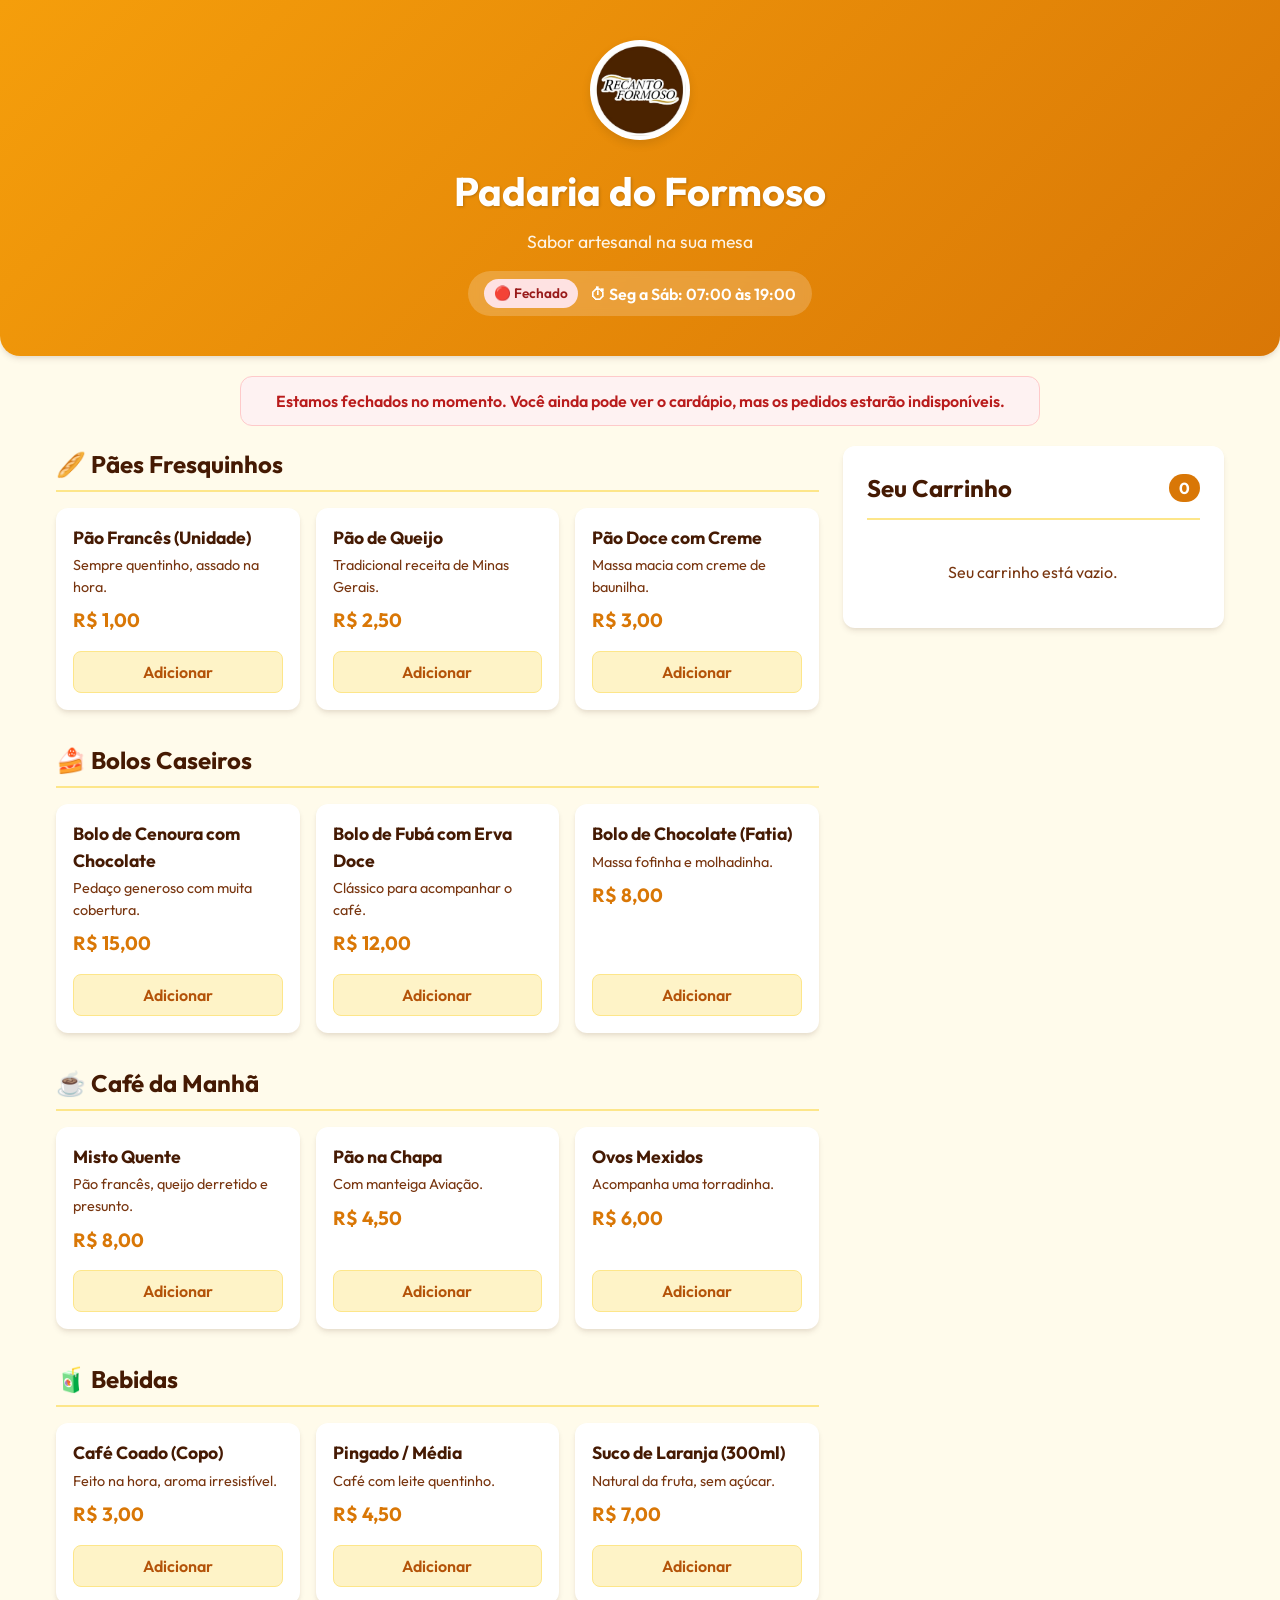
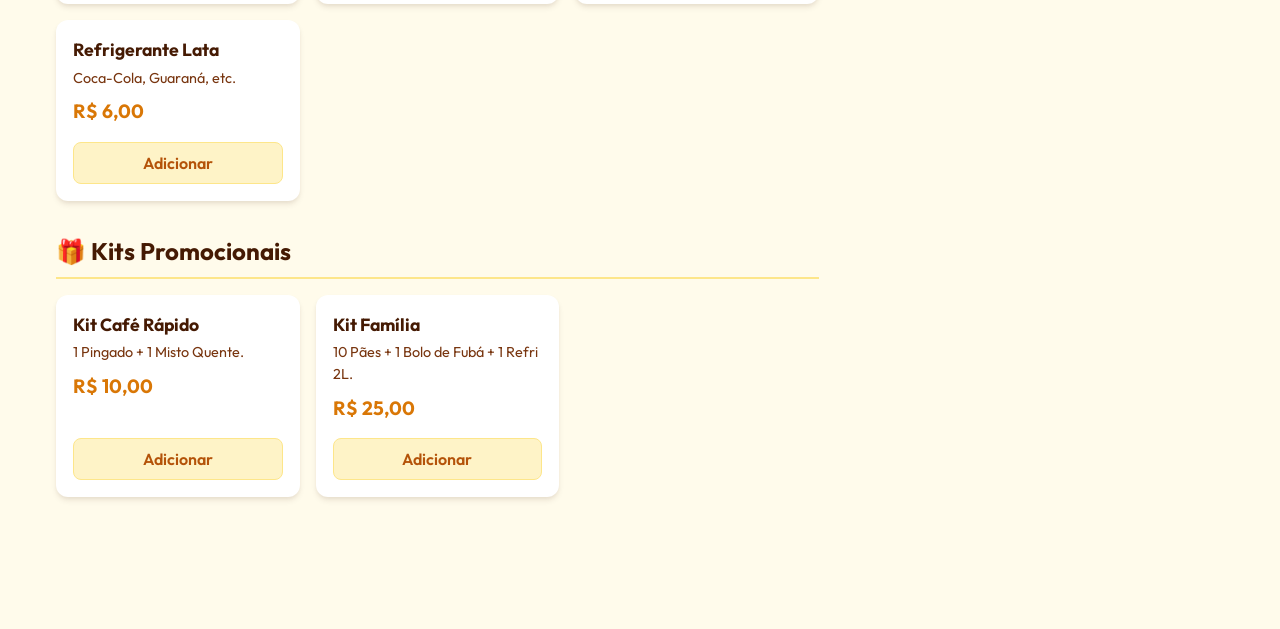
==== index.html @ 6b3e3fcc "Versão inicial com suporte a logo e pasta imgs" ====
<!DOCTYPE html>
<html lang="pt-BR">
<head>
    <meta charset="UTF-8">
    <meta name="viewport" content="width=device-width, initial-scale=1.0">
    <title>Padaria do Formoso | Delivery Rápido</title>
    <meta name="description" content="Faça seu pedido online de forma rápida e fácil na Padaria do Formoso. Pães, bolos, cafés e mais.">
    <link rel="stylesheet" href="style.css">
    <link rel="preconnect" href="https://fonts.googleapis.com">
    <link rel="preconnect" href="https://fonts.gstatic.com" crossorigin>
    <link href="https://fonts.googleapis.com/css2?family=Outfit:wght@300;400;600;700&display=swap" rel="stylesheet">
</head>
<body>

    <!-- Header / Banner -->
    <header class="store-header">
        <div class="header-overlay"></div>
        <div class="header-content">
            <img src="imgs/logo-recanto.png" alt="Logo Padaria do Formoso" class="store-logo">
            <h1 class="store-name">Padaria do Formoso</h1>
            <p class="store-subtitle">Sabor artesanal na sua mesa</p>
            <div class="store-info">
                <span id="store-status" class="status-badge">Verificando...</span>
                <span class="opening-hours">⏱ Seg a Sáb: 07:00 às 19:00</span>
            </div>
        </div>
    </header>

    <!-- Out of hours banner -->
    <div id="closed-banner" class="closed-banner hidden">
        Estamos fechados no momento. Você ainda pode ver o cardápio, mas os pedidos estarão indisponíveis.
    </div>

    <!-- Main Container -->
    <main class="container">
        <!-- Menu Section -->
        <section class="menu-section" id="menu-section">
            <!-- Categories will be injected here -->
        </section>

        <!-- Cart Section -->
        <section class="cart-section">
            <div class="cart-header">
                <h2>Seu Carrinho</h2>
                <span id="cart-count" class="cart-badge">0</span>
            </div>
            
            <div id="cart-items" class="cart-items">
                <p class="empty-cart-msg">Seu carrinho está vazio.</p>
            </div>

            <div class="cart-summary hidden" id="cart-summary">
                <div class="cart-total">
                    <span>Total:</span>
                    <span id="total-price">R$ 0,00</span>
                </div>
                
                <div class="checkout-form">
                    <h3>Finalizar Pedido</h3>
                    
                    <div class="form-group">
                        <label for="customer-name">Seu Nome</label>
                        <input type="text" id="customer-name" placeholder="Ex: João Silva" required>
                    </div>

                    <div class="form-group">
                        <label>Tipo de Entrega</label>
                        <div class="delivery-options">
                            <label class="radio-label">
                                <input type="radio" name="delivery-type" value="entrega" checked onchange="toggleAddress()">
                                Entregar em Casa
                            </label>
                            <label class="radio-label">
                                <input type="radio" name="delivery-type" value="retirada" onchange="toggleAddress()">
                                Retirar na Loja
                            </label>
                        </div>
                    </div>

                    <div class="form-group" id="address-group">
                        <label for="customer-address">Endereço de Entrega</label>
                        <input type="text" id="customer-address" placeholder="Rua, Número, Bairro">
                    </div>

                    <div class="form-group">
                        <label for="order-notes">Observações (opcional)</label>
                        <textarea id="order-notes" rows="2" placeholder="Ex: Troco para 50, sem açúcar no suco..."></textarea>
                    </div>

                    <button class="btn-primary" id="btn-checkout" onclick="sendToWhatsApp()">
                        <svg viewBox="0 0 24 24" width="24" height="24" stroke="currentColor" stroke-width="2" fill="none" stroke-linecap="round" stroke-linejoin="round"><path d="M22 16.92v3a2 2 0 0 1-2.18 2 19.79 19.79 0 0 1-8.63-3.07 19.5 19.5 0 0 1-6-6 19.79 19.79 0 0 1-3.07-8.67A2 2 0 0 1 4.11 2h3a2 2 0 0 1 2 1.72 12.84 12.84 0 0 0 .7 2.81 2 2 0 0 1-.45 2.11L8.09 9.91a16 16 0 0 0 6 6l1.27-1.27a2 2 0 0 1 2.11-.45 12.84 12.84 0 0 0 2.81.7A2 2 0 0 1 22 16.92z"></path></svg>
                        Enviar pedido pelo WhatsApp
                    </button>
                </div>
            </div>
        </section>
    </main>

    <!-- Floating Cart Button for Mobile -->
    <button class="floating-cart" id="floating-cart" onclick="scrollToCart()">
        🛍️ Ver Carrinho (<span id="floating-cart-count">0</span>)
    </button>

    <script src="data.js"></script>
    <script src="app.js"></script>
</body>
</html>
---- style.css ----
:root {
    --primary: #d97706; /* warm amber */
    --primary-hover: #b45309;
    --bg-color: #fffbeb; /* light warm background */
    --card-bg: #ffffff;
    --text-main: #451a03; /* dark brown */
    --text-muted: #78350f;
    --success: #16a34a;
    --danger: #dc2626;
    --border: #fde68a;
    --shadow: 0 4px 6px -1px rgba(69, 26, 3, 0.1), 0 2px 4px -1px rgba(69, 26, 3, 0.06);
    --border-radius: 12px;
}

* {
    margin: 0;
    padding: 0;
    box-sizing: border-box;
}

body {
    font-family: 'Outfit', sans-serif;
    background-color: var(--bg-color);
    color: var(--text-main);
    line-height: 1.5;
    padding-bottom: 80px; /* space for mobile floating cart */
}

/* Header */
.store-header {
    position: relative;
    background: linear-gradient(135deg, #f59e0b 0%, #d97706 100%);
    padding: 40px 20px;
    text-align: center;
    color: white;
    border-bottom-left-radius: 20px;
    border-bottom-right-radius: 20px;
    box-shadow: var(--shadow);
}

.header-content {
    position: relative;
    z-index: 2;
    max-width: 800px;
    margin: 0 auto;
}

.store-logo {
    width: 100px;
    height: 100px;
    object-fit: cover;
    border-radius: 50%;
    border: 4px solid rgba(255, 255, 255, 0.3);
    margin-bottom: 15px;
    background: white;
    box-shadow: 0 4px 10px rgba(0,0,0,0.1);
}

.store-name {
    font-size: 2.5rem;
    font-weight: 700;
    margin-bottom: 8px;
    text-shadow: 1px 1px 3px rgba(0,0,0,0.2);
}

.store-subtitle {
    font-size: 1.1rem;
    opacity: 0.9;
    margin-bottom: 16px;
}

.store-info {
    display: inline-flex;
    align-items: center;
    gap: 12px;
    background: rgba(255, 255, 255, 0.2);
    padding: 8px 16px;
    border-radius: 30px;
    backdrop-filter: blur(5px);
    font-weight: 600;
}

.status-badge {
    padding: 4px 10px;
    border-radius: 20px;
    font-size: 0.85rem;
    background: #e5e7eb;
    color: #374151;
}
.status-badge.open {
    background: #dcfce7;
    color: #166534;
}
.status-badge.closed {
    background: #fee2e2;
    color: #991b1b;
}

/* Closed Banner */
.closed-banner {
    background-color: #fef2f2;
    color: #b91c1c;
    text-align: center;
    padding: 12px;
    margin: 20px auto;
    max-width: 800px;
    border-radius: var(--border-radius);
    border: 1px solid #fecaca;
    font-weight: 600;
}
.hidden {
    display: none !important;
}

/* Container Layout */
.container {
    max-width: 1200px;
    margin: 20px auto;
    padding: 0 16px;
    display: grid;
    grid-template-columns: 1fr;
    gap: 24px;
}

@media (min-width: 768px) {
    .container {
        grid-template-columns: 2fr 1fr;
        align-items: start;
    }
}

/* Menu Section */
.category-block {
    margin-bottom: 32px;
}

.category-title {
    font-size: 1.5rem;
    font-weight: 700;
    margin-bottom: 16px;
    color: var(--text-main);
    border-bottom: 2px solid var(--border);
    padding-bottom: 8px;
}

.product-grid {
    display: grid;
    grid-template-columns: 1fr;
    gap: 16px;
}

@media (min-width: 500px) {
    .product-grid {
        grid-template-columns: repeat(auto-fill, minmax(240px, 1fr));
    }
}

.product-card {
    background: var(--card-bg);
    border-radius: var(--border-radius);
    padding: 16px;
    box-shadow: var(--shadow);
    display: flex;
    flex-direction: column;
    justify-content: space-between;
    border: 1px solid transparent;
    transition: transform 0.2s, border-color 0.2s;
}

.product-card:active {
    transform: scale(0.98);
}

.product-info {
    margin-bottom: 16px;
}

.product-name {
    font-size: 1.1rem;
    font-weight: 700;
    margin-bottom: 4px;
}

.product-desc {
    font-size: 0.9rem;
    color: var(--text-muted);
    margin-bottom: 8px;
}

.product-price {
    font-weight: 700;
    color: var(--primary);
    font-size: 1.2rem;
}

.btn-add {
    background: #fef3c7;
    color: var(--primary-hover);
    border: 1px solid #fde68a;
    padding: 10px;
    border-radius: 8px;
    font-weight: 600;
    font-size: 1rem;
    cursor: pointer;
    transition: background 0.2s;
    font-family: inherit;
    width: 100%;
}

.btn-add:hover {
    background: #fde68a;
}

/* Cart Section */
.cart-section {
    background: var(--card-bg);
    border-radius: var(--border-radius);
    padding: 24px;
    box-shadow: var(--shadow);
    position: sticky;
    top: 20px;
}

.cart-header {
    display: flex;
    justify-content: space-between;
    align-items: center;
    margin-bottom: 20px;
    border-bottom: 2px solid var(--border);
    padding-bottom: 12px;
}

.cart-badge {
    background: var(--primary);
    color: white;
    padding: 2px 10px;
    border-radius: 20px;
    font-weight: bold;
}

.empty-cart-msg {
    color: var(--text-muted);
    text-align: center;
    padding: 20px 0;
}

.cart-item {
    display: flex;
    justify-content: space-between;
    align-items: center;
    padding: 12px 0;
    border-bottom: 1px solid #f3f4f6;
}

.cart-item-info {
    flex: 1;
}

.cart-item-name {
    font-weight: 600;
    font-size: 0.95rem;
}

.cart-item-price {
    color: var(--text-muted);
    font-size: 0.9rem;
}

.cart-controls {
    display: flex;
    align-items: center;
    gap: 8px;
}

.btn-qty {
    background: #f3f4f6;
    border: none;
    width: 28px;
    height: 28px;
    border-radius: 6px;
    font-weight: bold;
    cursor: pointer;
    color: var(--text-main);
}
.btn-qty:hover {
    background: #e5e7eb;
}

.cart-qty {
    font-weight: 600;
    min-width: 20px;
    text-align: center;
}

/* Checkout Form */
.cart-total {
    display: flex;
    justify-content: space-between;
    font-size: 1.3rem;
    font-weight: 700;
    margin: 20px 0;
    padding-top: 10px;
    border-top: 2px dashed #e5e7eb;
}

.checkout-form h3 {
    margin-bottom: 16px;
}

.form-group {
    margin-bottom: 16px;
}

.form-group label {
    display: block;
    margin-bottom: 6px;
    font-weight: 600;
    font-size: 0.95rem;
}

input[type="text"], textarea {
    width: 100%;
    padding: 12px;
    border: 1px solid #d1d5db;
    border-radius: 8px;
    font-family: inherit;
    font-size: 1rem;
    outline: none;
    transition: border-color 0.2s;
}

input[type="text"]:focus, textarea:focus {
    border-color: var(--primary);
}

.delivery-options {
    display: flex;
    gap: 16px;
}

.radio-label {
    display: flex;
    align-items: center;
    gap: 6px;
    cursor: pointer;
    font-size: 0.95rem;
}

.btn-primary {
    background: var(--success);
    color: white;
    border: none;
    width: 100%;
    padding: 14px;
    border-radius: 8px;
    font-size: 1.1rem;
    font-weight: 700;
    cursor: pointer;
    display: flex;
    justify-content: center;
    align-items: center;
    gap: 10px;
    transition: background 0.2s;
    font-family: inherit;
    margin-top: 20px;
}

.btn-primary:hover {
    background: #15803d;
}

.btn-primary:disabled {
    background: #9ca3af;
    cursor: not-allowed;
}

/* Mobile Floating Cart Button */
.floating-cart {
    position: fixed;
    bottom: 20px;
    left: 50%;
    transform: translateX(-50%);
    background: var(--primary);
    color: white;
    border: none;
    padding: 14px 24px;
    border-radius: 30px;
    font-size: 1rem;
    font-weight: 700;
    box-shadow: 0 4px 12px rgba(217, 119, 6, 0.4);
    z-index: 50;
    display: none;
    cursor: pointer;
}

@media (max-width: 767px) {
    .floating-cart {
        display: block;
    }
}
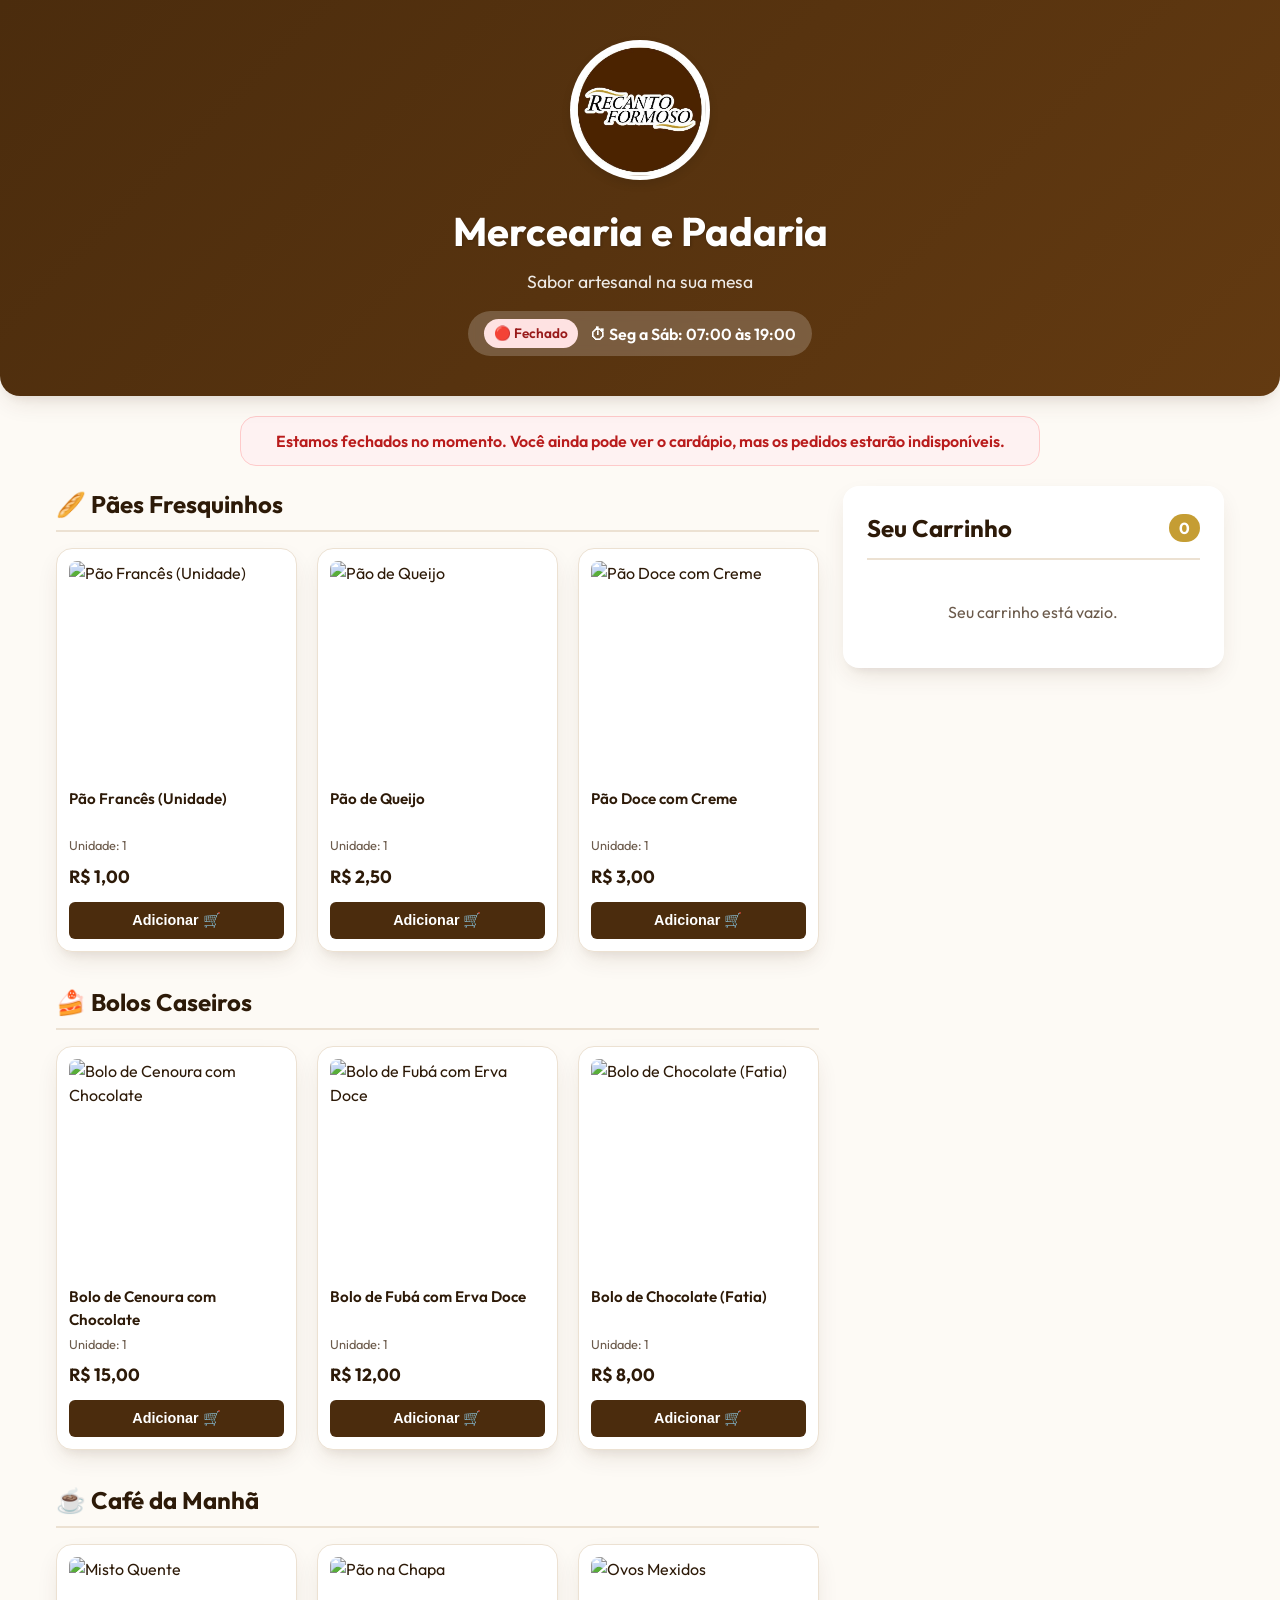
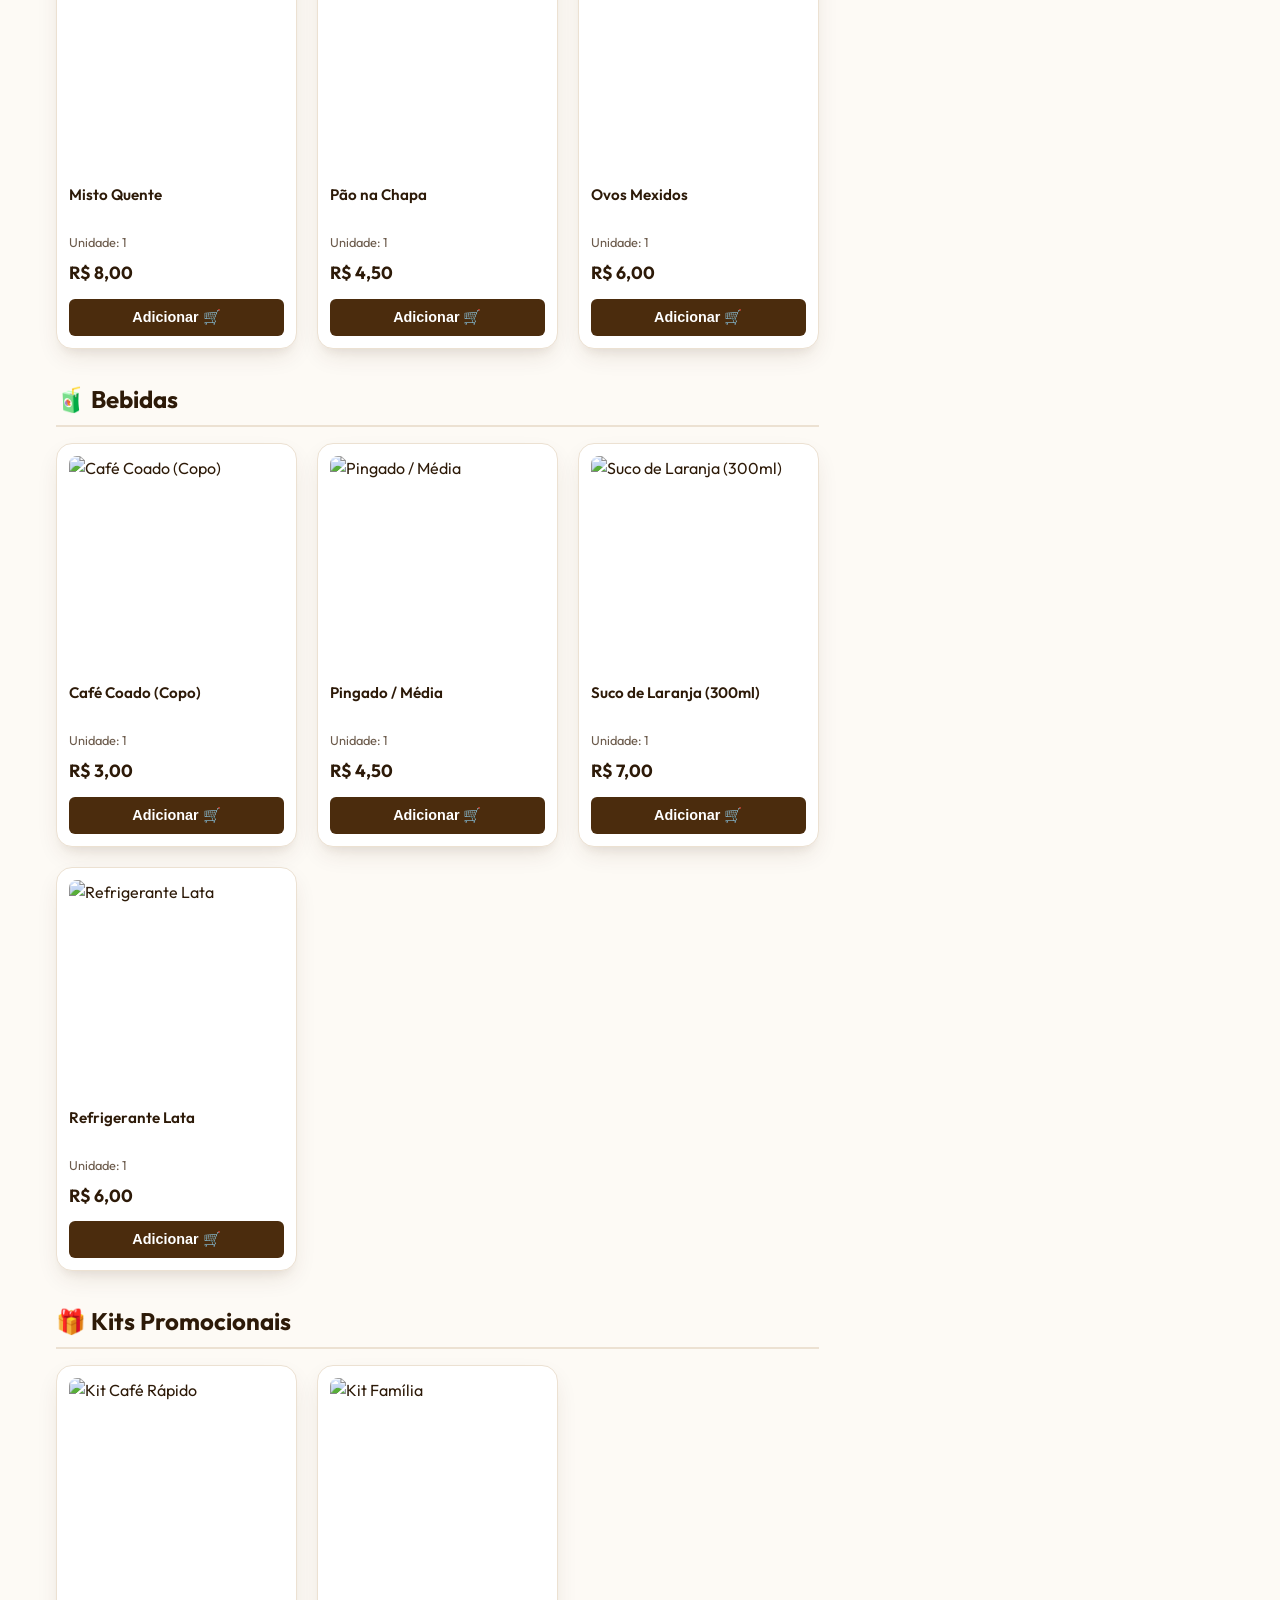
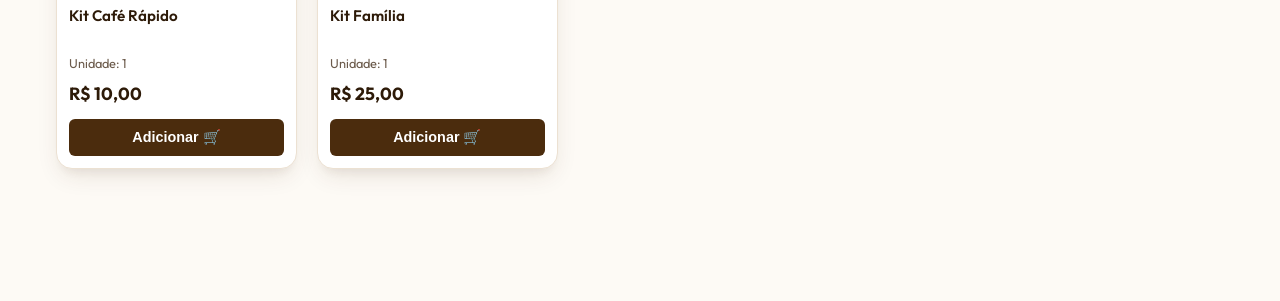
==== commit 758efeb9: "v1.0.9: Aumento do tamanho da logo no cabeçalho" ====
--- a/index.html
+++ b/index.html
@@ -1,15 +1,18 @@
 <!DOCTYPE html>
 <html lang="pt-BR">
+
 <head>
     <meta charset="UTF-8">
     <meta name="viewport" content="width=device-width, initial-scale=1.0">
     <title>Padaria do Formoso | Delivery Rápido</title>
-    <meta name="description" content="Faça seu pedido online de forma rápida e fácil na Padaria do Formoso. Pães, bolos, cafés e mais.">
+    <meta name="description"
+        content="Faça seu pedido online de forma rápida e fácil na Padaria do Formoso. Pães, bolos, cafés e mais.">
     <link rel="stylesheet" href="style.css">
     <link rel="preconnect" href="https://fonts.googleapis.com">
     <link rel="preconnect" href="https://fonts.gstatic.com" crossorigin>
     <link href="https://fonts.googleapis.com/css2?family=Outfit:wght@300;400;600;700&display=swap" rel="stylesheet">
 </head>
+
 <body>
 
     <!-- Header / Banner -->
@@ -17,7 +20,7 @@
         <div class="header-overlay"></div>
         <div class="header-content">
             <img src="imgs/logo-recanto.png" alt="Logo Padaria do Formoso" class="store-logo">
-            <h1 class="store-name">Padaria do Formoso</h1>
+            <h1 class="store-name">Mercearia e Padaria</h1>
             <p class="store-subtitle">Sabor artesanal na sua mesa</p>
             <div class="store-info">
                 <span id="store-status" class="status-badge">Verificando...</span>
@@ -44,7 +47,7 @@
                 <h2>Seu Carrinho</h2>
                 <span id="cart-count" class="cart-badge">0</span>
             </div>
-            
+
             <div id="cart-items" class="cart-items">
                 <p class="empty-cart-msg">Seu carrinho está vazio.</p>
             </div>
@@ -54,10 +57,10 @@
                     <span>Total:</span>
                     <span id="total-price">R$ 0,00</span>
                 </div>
-                
+
                 <div class="checkout-form">
                     <h3>Finalizar Pedido</h3>
-                    
+
                     <div class="form-group">
                         <label for="customer-name">Seu Nome</label>
                         <input type="text" id="customer-name" placeholder="Ex: João Silva" required>
@@ -67,7 +70,8 @@
                         <label>Tipo de Entrega</label>
                         <div class="delivery-options">
                             <label class="radio-label">
-                                <input type="radio" name="delivery-type" value="entrega" checked onchange="toggleAddress()">
+                                <input type="radio" name="delivery-type" value="entrega" checked
+                                    onchange="toggleAddress()">
                                 Entregar em Casa
                             </label>
                             <label class="radio-label">
@@ -84,11 +88,17 @@
 
                     <div class="form-group">
                         <label for="order-notes">Observações (opcional)</label>
-                        <textarea id="order-notes" rows="2" placeholder="Ex: Troco para 50, sem açúcar no suco..."></textarea>
+                        <textarea id="order-notes" rows="2"
+                            placeholder="Ex: Troco para 50, sem açúcar no suco..."></textarea>
                     </div>
 
                     <button class="btn-primary" id="btn-checkout" onclick="sendToWhatsApp()">
-                        <svg viewBox="0 0 24 24" width="24" height="24" stroke="currentColor" stroke-width="2" fill="none" stroke-linecap="round" stroke-linejoin="round"><path d="M22 16.92v3a2 2 0 0 1-2.18 2 19.79 19.79 0 0 1-8.63-3.07 19.5 19.5 0 0 1-6-6 19.79 19.79 0 0 1-3.07-8.67A2 2 0 0 1 4.11 2h3a2 2 0 0 1 2 1.72 12.84 12.84 0 0 0 .7 2.81 2 2 0 0 1-.45 2.11L8.09 9.91a16 16 0 0 0 6 6l1.27-1.27a2 2 0 0 1 2.11-.45 12.84 12.84 0 0 0 2.81.7A2 2 0 0 1 22 16.92z"></path></svg>
+                        <svg viewBox="0 0 24 24" width="24" height="24" stroke="currentColor" stroke-width="2"
+                            fill="none" stroke-linecap="round" stroke-linejoin="round">
+                            <path
+                                d="M22 16.92v3a2 2 0 0 1-2.18 2 19.79 19.79 0 0 1-8.63-3.07 19.5 19.5 0 0 1-6-6 19.79 19.79 0 0 1-3.07-8.67A2 2 0 0 1 4.11 2h3a2 2 0 0 1 2 1.72 12.84 12.84 0 0 0 .7 2.81 2 2 0 0 1-.45 2.11L8.09 9.91a16 16 0 0 0 6 6l1.27-1.27a2 2 0 0 1 2.11-.45 12.84 12.84 0 0 0 2.81.7A2 2 0 0 1 22 16.92z">
+                            </path>
+                        </svg>
                         Enviar pedido pelo WhatsApp
                     </button>
                 </div>
@@ -104,4 +114,5 @@
     <script src="data.js"></script>
     <script src="app.js"></script>
 </body>
-</html>
+
+</html>
--- a/style.css
+++ b/style.css
@@ -1,15 +1,17 @@
 :root {
-    --primary: #d97706; /* warm amber */
-    --primary-hover: #b45309;
-    --bg-color: #fffbeb; /* light warm background */
+    --primary: #4b2c0d; /* Marrom da Logo */
+    --primary-hover: #351f09;
+    --accent: #c59d33; /* Dourado da Logo */
+    --accent-hover: #ad8a2c;
+    --bg-color: #fdfaf5; /* Fundo creme suave */
     --card-bg: #ffffff;
-    --text-main: #451a03; /* dark brown */
-    --text-muted: #78350f;
+    --text-main: #2d1a08; /* Marrom profundo para texto */
+    --text-muted: #6b5a4b;
     --success: #16a34a;
     --danger: #dc2626;
-    --border: #fde68a;
-    --shadow: 0 4px 6px -1px rgba(69, 26, 3, 0.1), 0 2px 4px -1px rgba(69, 26, 3, 0.06);
-    --border-radius: 12px;
+    --border: #ece1d2;
+    --shadow: 0 10px 25px -5px rgba(75, 44, 13, 0.12), 0 8px 10px -6px rgba(75, 44, 13, 0.07);
+    --border-radius: 16px;
 }
 
 * {
@@ -29,7 +31,7 @@
 /* Header */
 .store-header {
     position: relative;
-    background: linear-gradient(135deg, #f59e0b 0%, #d97706 100%);
+    background: linear-gradient(135deg, var(--primary) 0%, #633a11 100%);
     padding: 40px 20px;
     text-align: center;
     color: white;
@@ -46,8 +48,8 @@
 }
 
 .store-logo {
-    width: 100px;
-    height: 100px;
+    width: 140px;
+    height: 140px;
     object-fit: cover;
     border-radius: 50%;
     border: 4px solid rgba(255, 255, 255, 0.3);
@@ -145,70 +147,119 @@
 
 .product-grid {
     display: grid;
-    grid-template-columns: 1fr;
-    gap: 16px;
-}
-
-@media (min-width: 500px) {
+    grid-template-columns: repeat(2, 1fr);
+    gap: 12px;
+}
+
+@media (min-width: 768px) {
     .product-grid {
-        grid-template-columns: repeat(auto-fill, minmax(240px, 1fr));
+        grid-template-columns: repeat(auto-fill, minmax(220px, 1fr));
+        gap: 20px;
     }
 }
 
 .product-card {
     background: var(--card-bg);
     border-radius: var(--border-radius);
-    padding: 16px;
+    padding: 12px;
     box-shadow: var(--shadow);
     display: flex;
     flex-direction: column;
-    justify-content: space-between;
-    border: 1px solid transparent;
-    transition: transform 0.2s, border-color 0.2s;
-}
-
-.product-card:active {
-    transform: scale(0.98);
+    border: 1px solid var(--border);
+    transition: transform 0.2s;
+    height: 100%;
+}
+
+.product-image {
+    width: 100%;
+    aspect-ratio: 1/1;
+    border-radius: 8px;
+    object-fit: contain;
+    background: white;
+    margin-bottom: 12px;
 }
 
 .product-info {
-    margin-bottom: 16px;
+    flex: 1;
+    display: flex;
+    flex-direction: column;
 }
 
 .product-name {
-    font-size: 1.1rem;
-    font-weight: 700;
+    font-size: 0.95rem;
+    font-weight: 600;
     margin-bottom: 4px;
-}
-
-.product-desc {
-    font-size: 0.9rem;
+    display: -webkit-box;
+    -webkit-line-clamp: 2;
+    -webkit-box-orient: vertical;
+    overflow: hidden;
+    height: 2.8rem;
+}
+
+.product-unit {
+    font-size: 0.8rem;
     color: var(--text-muted);
     margin-bottom: 8px;
 }
 
 .product-price {
     font-weight: 700;
-    color: var(--primary);
+    color: var(--text-main);
+    font-size: 1.1rem;
+    margin-bottom: 12px;
+}
+
+.btn-add {
+    background: var(--primary);
+    color: white;
+    border: none;
+    padding: 10px;
+    border-radius: 6px;
+    font-weight: 700;
+    font-size: 0.9rem;
+    cursor: pointer;
+    width: 100%;
+    display: flex;
+    align-items: center;
+    justify-content: center;
+    gap: 8px;
+}
+
+.btn-add:hover {
+    background: var(--primary-hover);
+}
+
+.qty-selector {
+    display: flex;
+    align-items: center;
+    justify-content: space-between;
+    background: var(--primary);
+    color: white;
+    border-radius: 6px;
+    overflow: hidden;
+    height: 40px;
+}
+
+.btn-qty-card {
+    background: transparent;
+    border: none;
+    color: white;
+    width: 36px;
+    height: 100%;
+    cursor: pointer;
     font-size: 1.2rem;
-}
-
-.btn-add {
-    background: #fef3c7;
-    color: var(--primary-hover);
-    border: 1px solid #fde68a;
-    padding: 10px;
-    border-radius: 8px;
-    font-weight: 600;
+    display: flex;
+    align-items: center;
+    justify-content: center;
+}
+
+.btn-qty-card:hover {
+    background: rgba(255,255,255,0.1);
+}
+
+.card-qty-value {
+    font-weight: 700;
     font-size: 1rem;
-    cursor: pointer;
-    transition: background 0.2s;
-    font-family: inherit;
-    width: 100%;
-}
-
-.btn-add:hover {
-    background: #fde68a;
 }
 
 /* Cart Section */
@@ -231,7 +282,7 @@
 }
 
 .cart-badge {
-    background: var(--primary);
+    background: var(--accent);
     color: white;
     padding: 2px 10px;
     border-radius: 20px;
@@ -330,7 +381,7 @@
 }
 
 input[type="text"]:focus, textarea:focus {
-    border-color: var(--primary);
+    border-color: var(--accent);
 }
 
 .delivery-options {
@@ -380,14 +431,14 @@
     bottom: 20px;
     left: 50%;
     transform: translateX(-50%);
-    background: var(--primary);
+    background: var(--accent);
     color: white;
     border: none;
     padding: 14px 24px;
     border-radius: 30px;
     font-size: 1rem;
     font-weight: 700;
-    box-shadow: 0 4px 12px rgba(217, 119, 6, 0.4);
+    box-shadow: 0 8px 20px rgba(197, 157, 51, 0.4);
     z-index: 50;
     display: none;
     cursor: pointer;
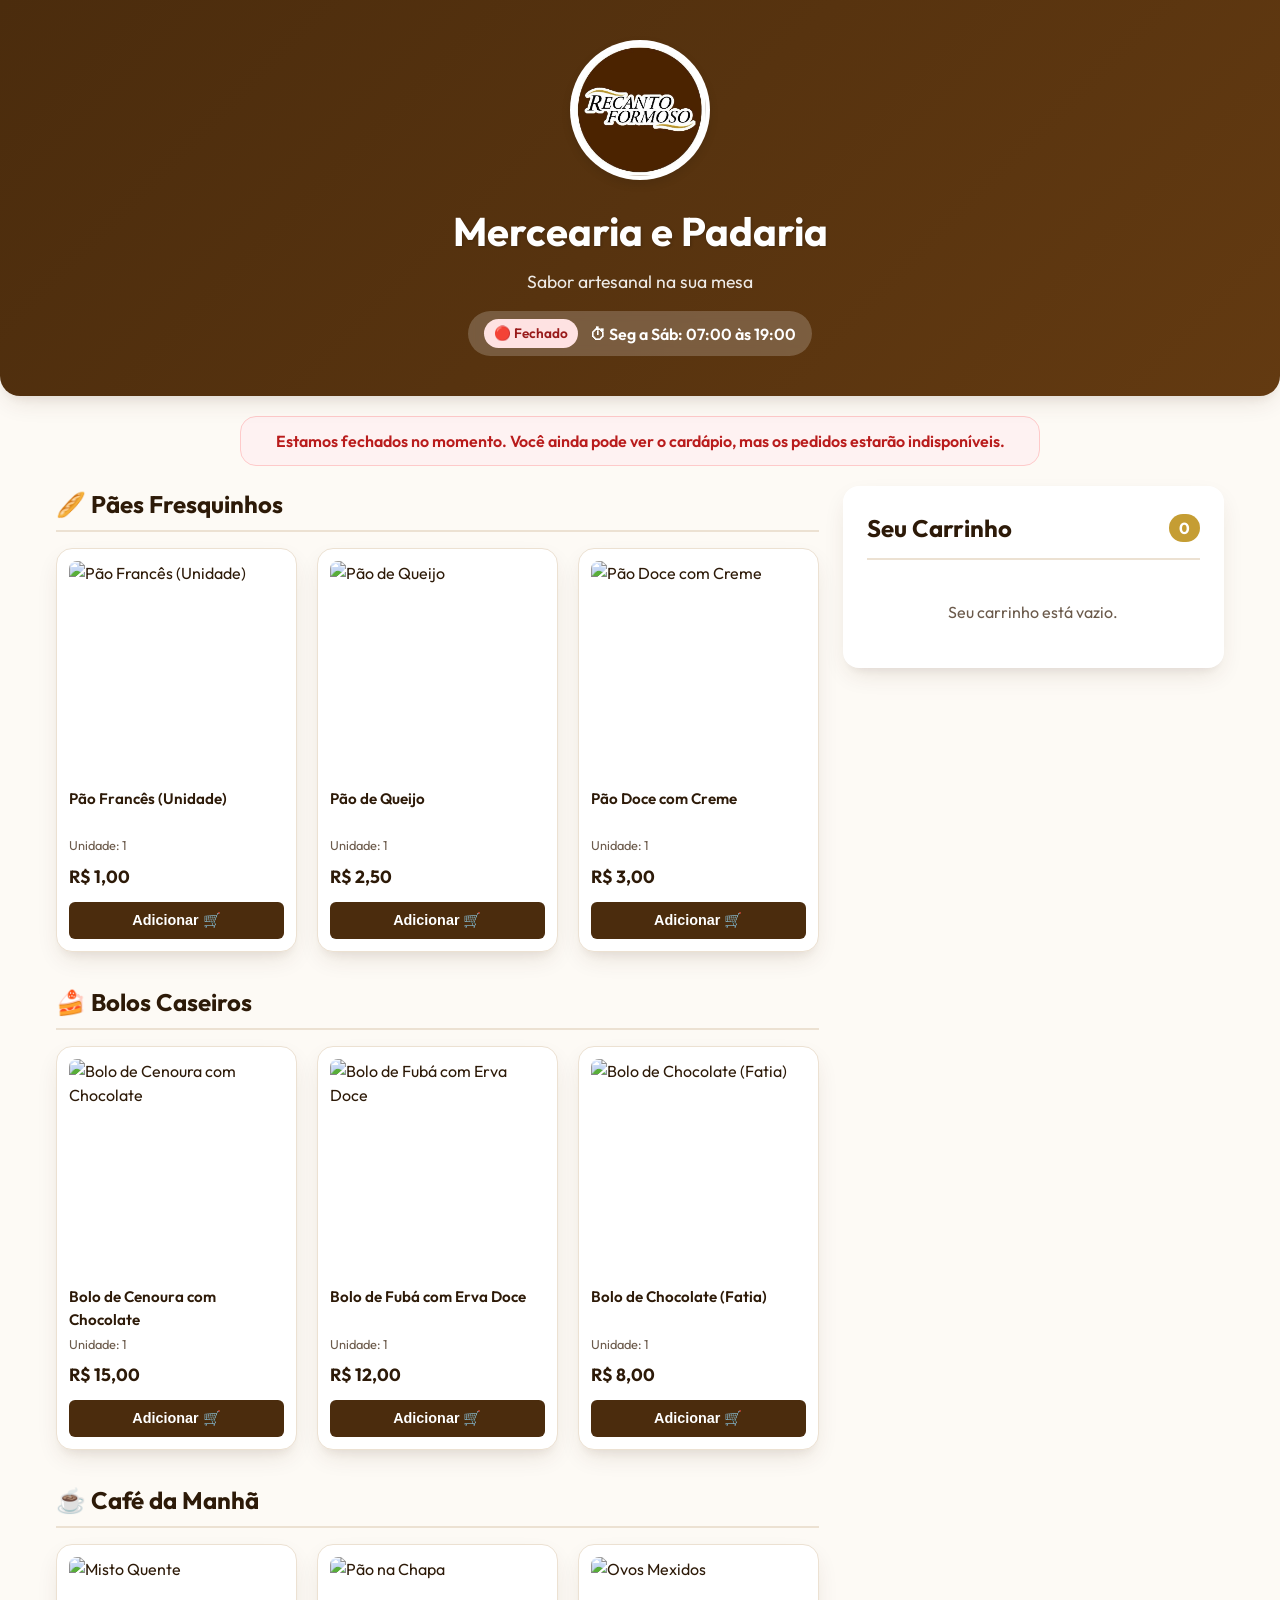
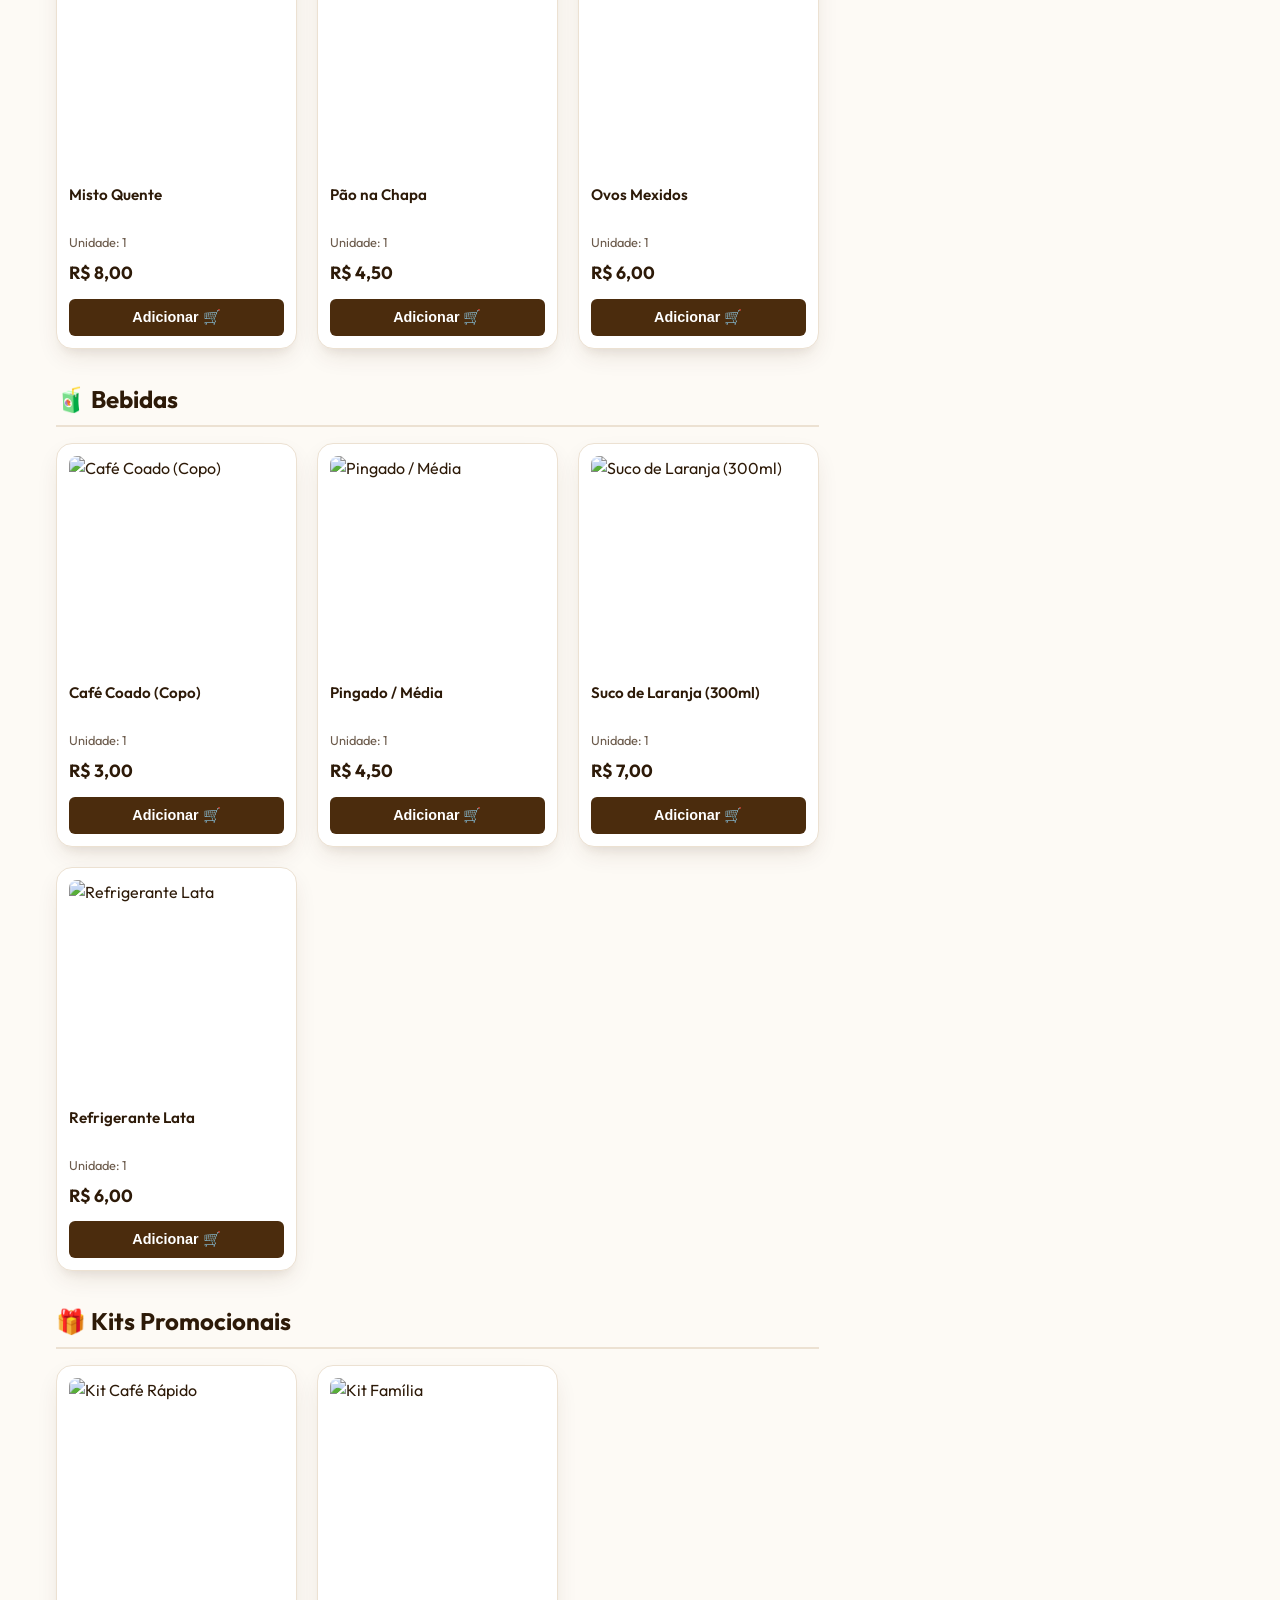
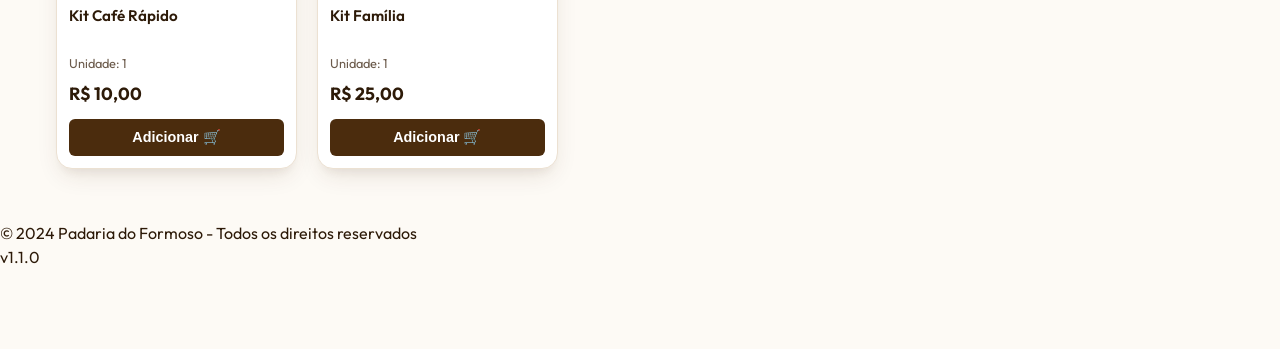
==== commit 8374b0bc: "v1.1.0: Adicionado rodapé com exibição da versão do sistema" ====
--- a/index.html
+++ b/index.html
@@ -111,6 +111,11 @@
         🛍️ Ver Carrinho (<span id="floating-cart-count">0</span>)
     </button>
 
+    <footer class="main-footer">
+        <p>&copy; 2024 Padaria do Formoso - Todos os direitos reservados</p>
+        <p class="app-version">v<span id="app-version-val">0.0.0</span></p>
+    </footer>
+
     <script src="data.js"></script>
     <script src="app.js"></script>
 </body>
--- a/style.css
+++ b/style.css
@@ -449,3 +449,23 @@
         display: block;
     }
 }
+
+ / *   F o o t e r   * / 
+ . m a i n - f o o t e r   { 
+         t e x t - a l i g n :   c e n t e r ; 
+         p a d d i n g :   4 0 p x   2 0 p x ; 
+         b a c k g r o u n d :   # f 3 f 4 f 6 ; 
+         c o l o r :   v a r ( - - t e x t - m u t e d ) ; 
+         f o n t - s i z e :   0 . 9 r e m ; 
+         b o r d e r - t o p :   1 p x   s o l i d   v a r ( - - b o r d e r ) ; 
+         m a r g i n - t o p :   4 0 p x ; 
+ } 
+ 
+ . a p p - v e r s i o n   { 
+         m a r g i n - t o p :   1 0 p x ; 
+         o p a c i t y :   0 . 6 ; 
+         f o n t - s i z e :   0 . 8 r e m ; 
+         f o n t - w e i g h t :   6 0 0 ; 
+ } + 
+ 
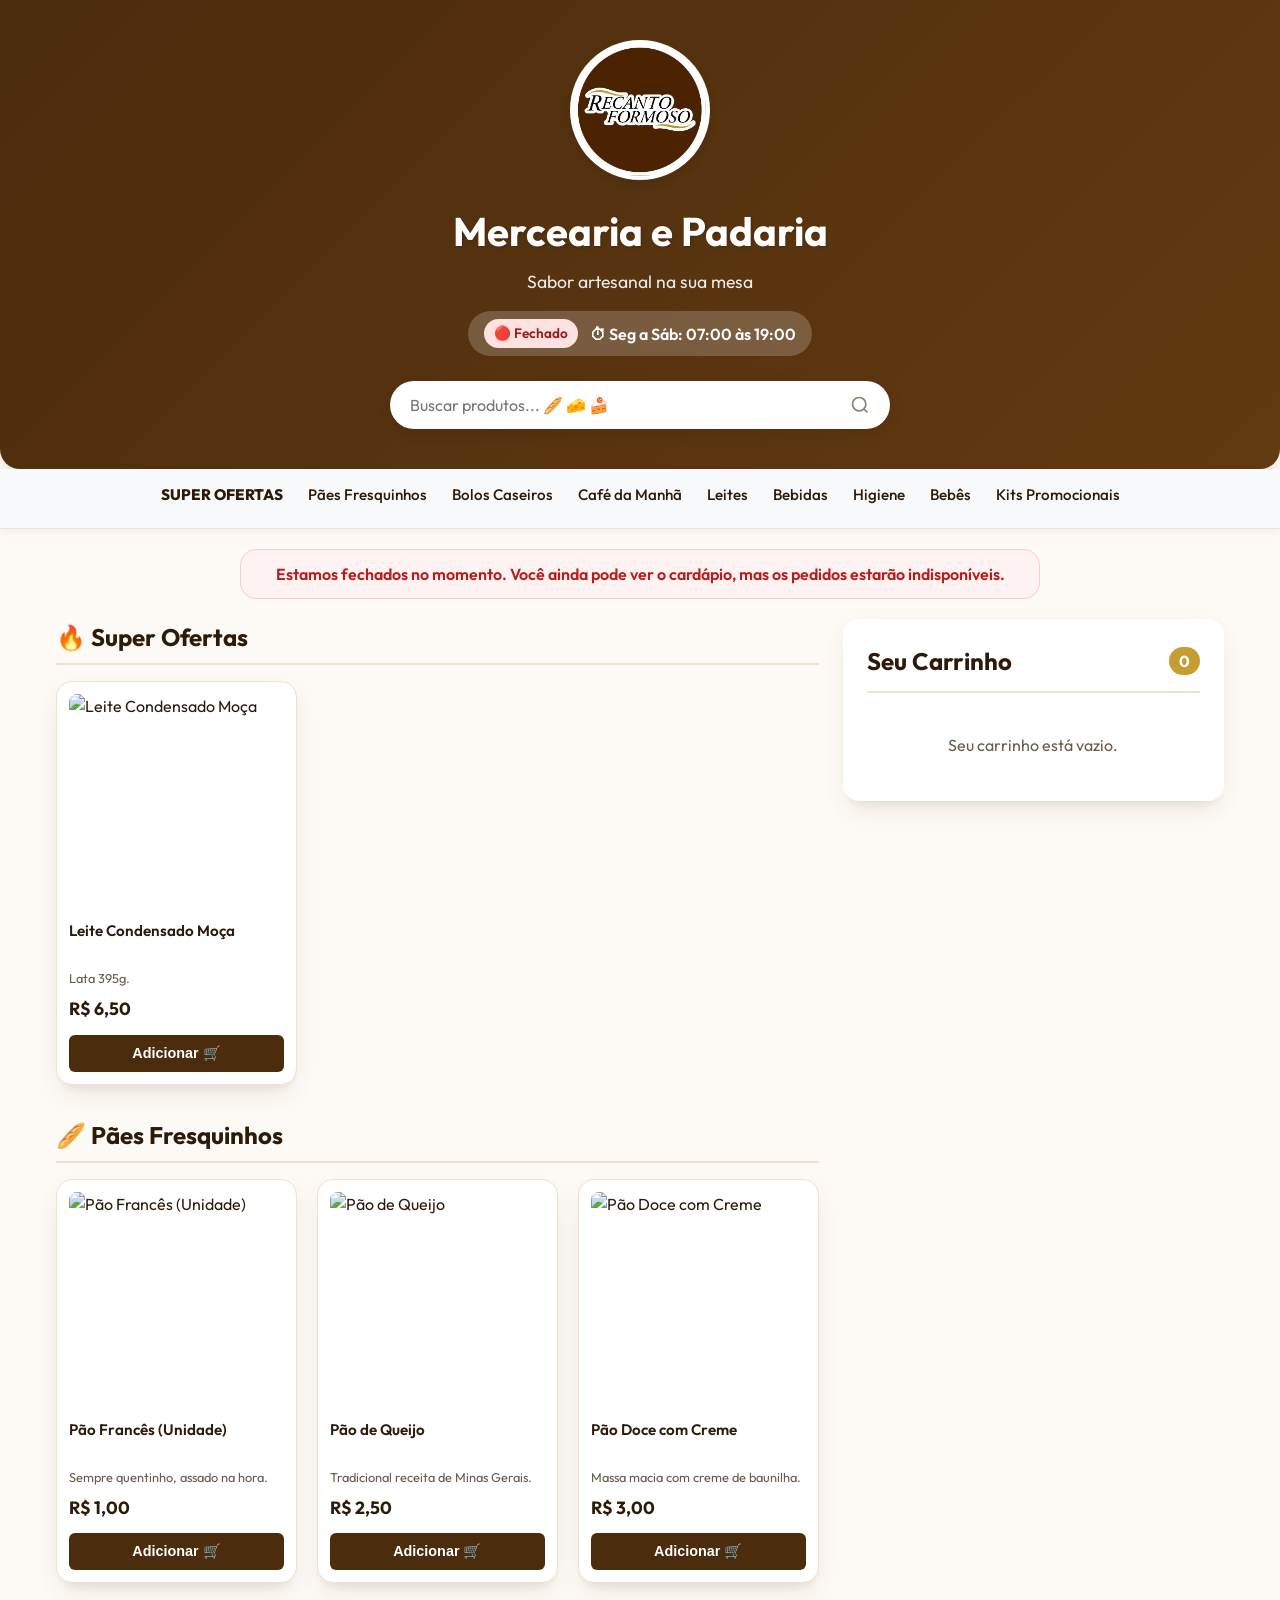
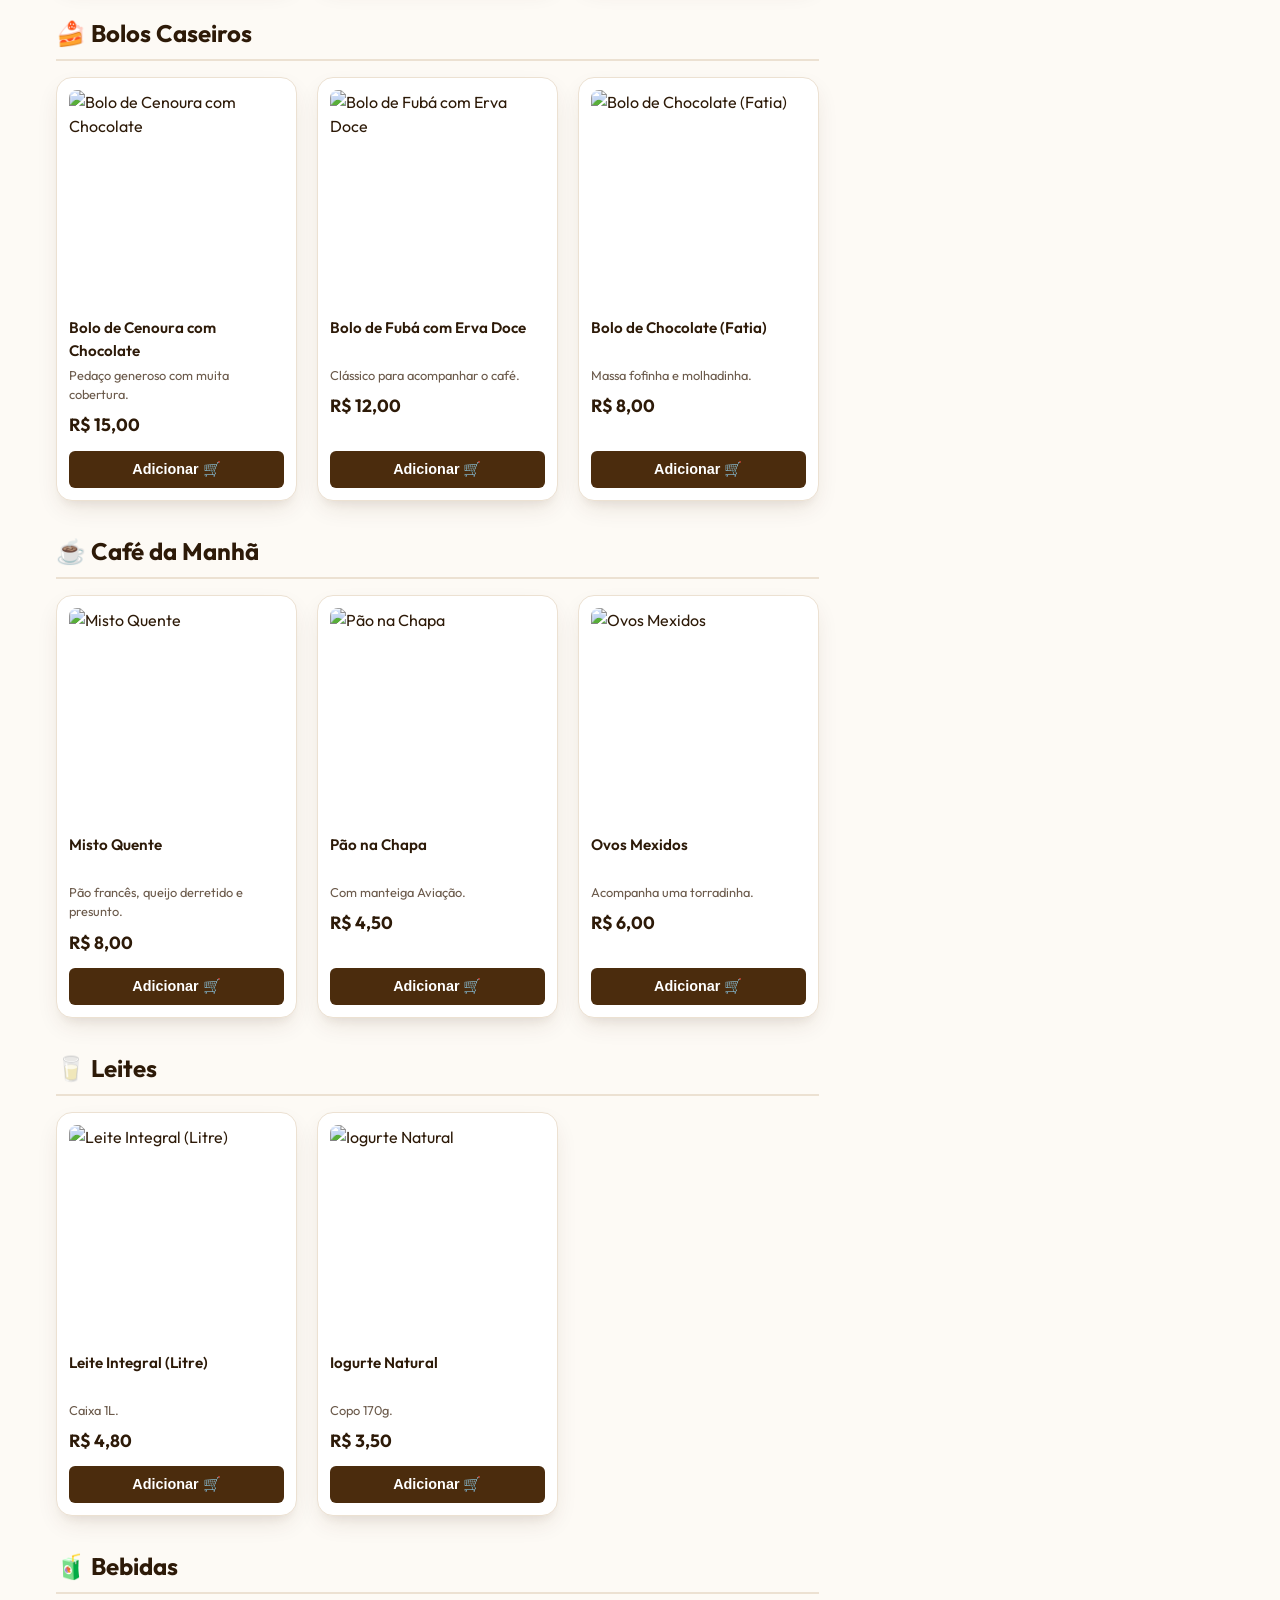
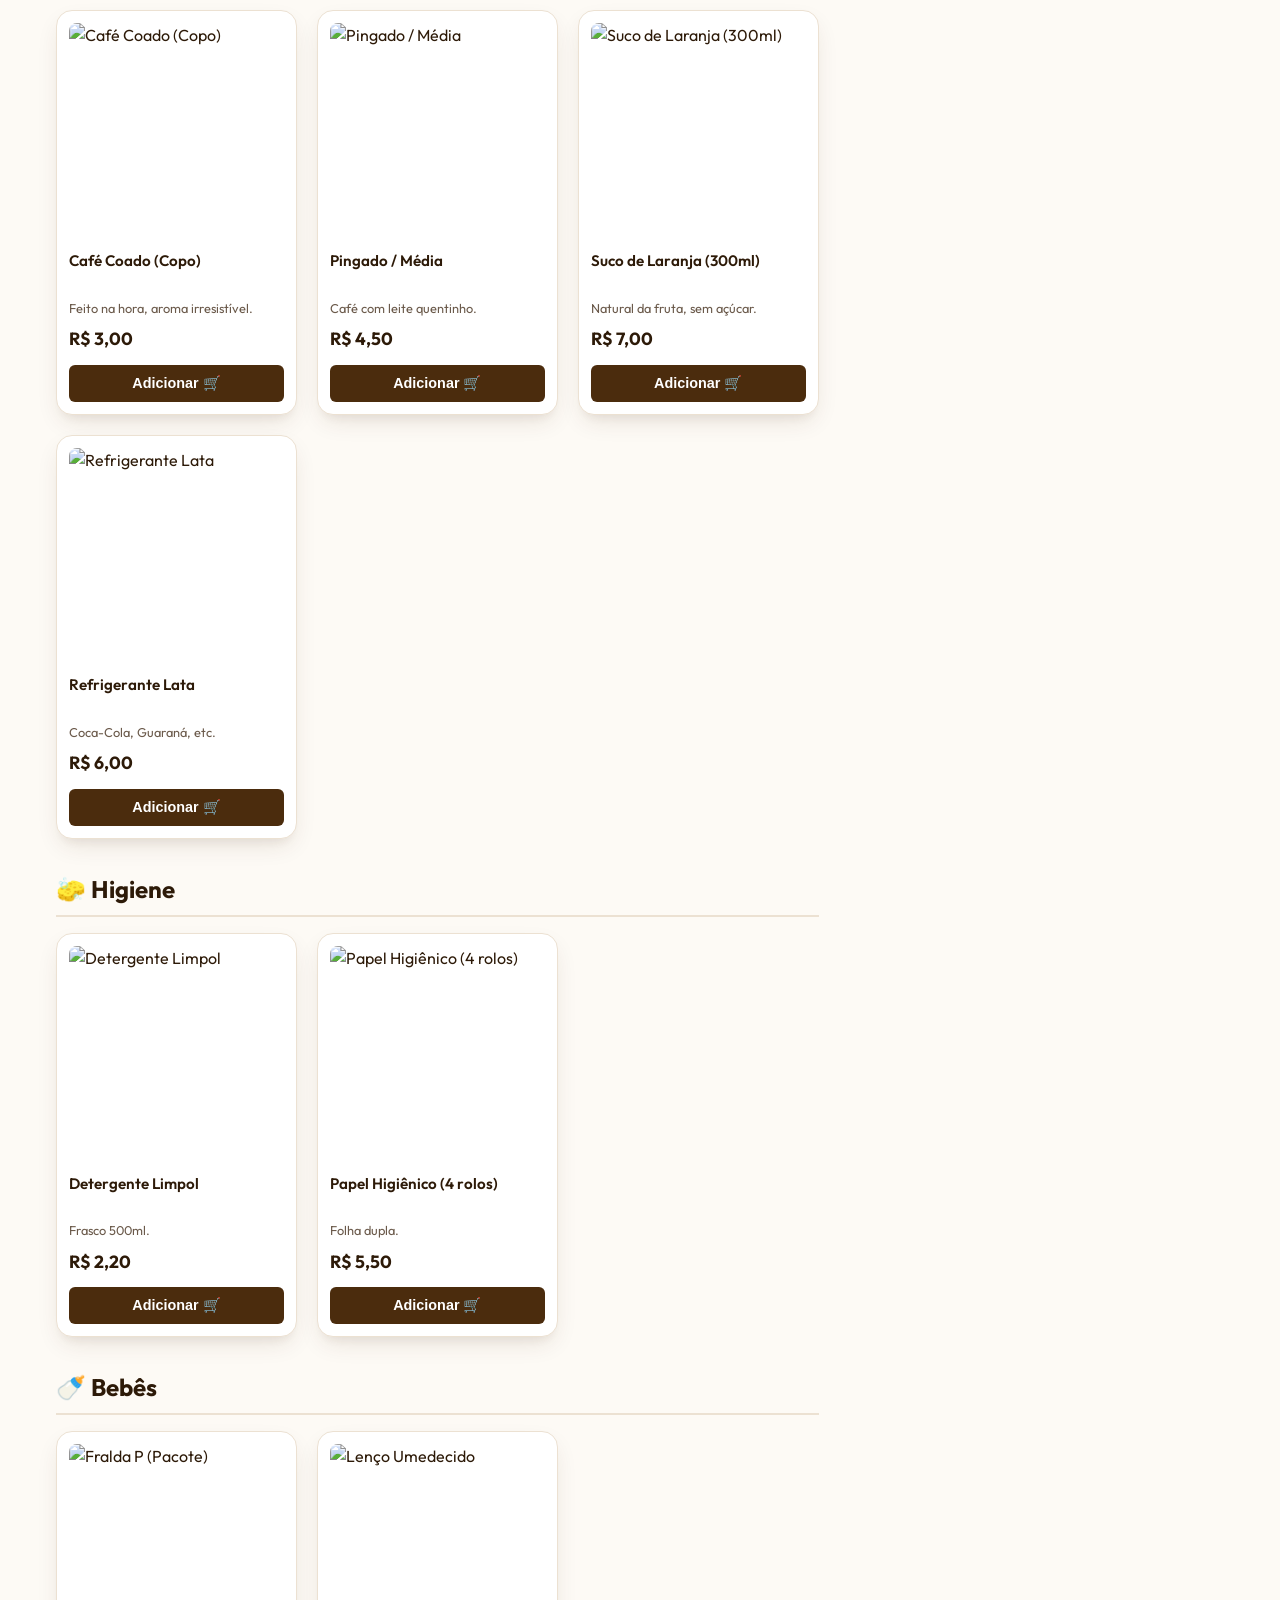
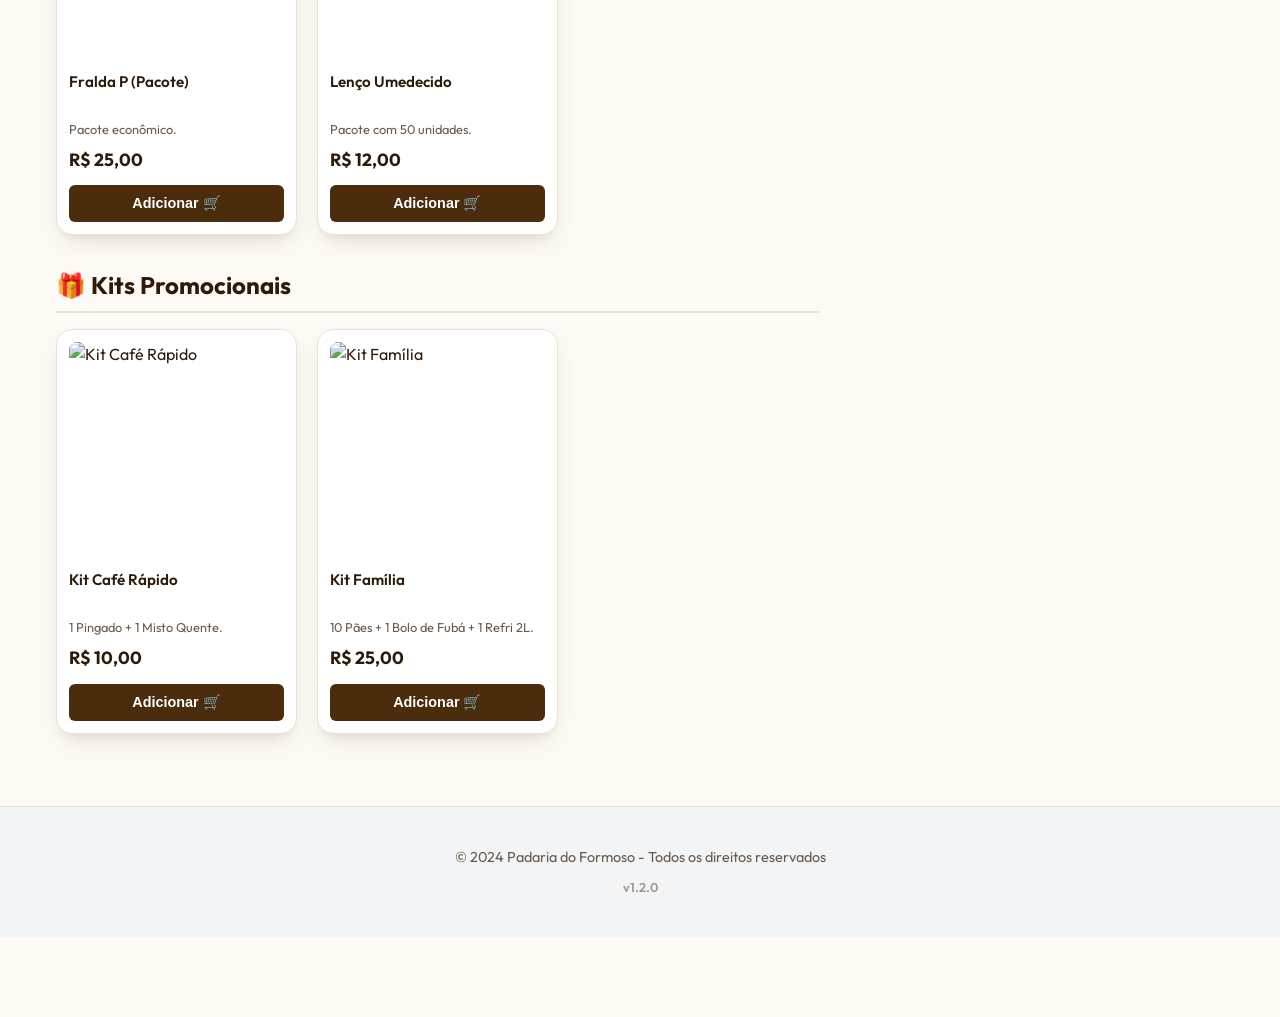
==== commit 996eaf80: "feat: implement search bar and category navigation bar v1.2.0" ====
--- a/index.html
+++ b/index.html
@@ -26,8 +26,19 @@
                 <span id="store-status" class="status-badge">Verificando...</span>
                 <span class="opening-hours">⏱ Seg a Sáb: 07:00 às 19:00</span>
             </div>
+
+            <!-- Search Bar -->
+            <div class="search-container">
+                <input type="text" id="product-search" placeholder="Buscar produtos... 🥖 🧀 🍰" onkeyup="filterMenu()">
+                <svg class="search-icon" viewBox="0 0 24 24" width="20" height="20" stroke="currentColor" stroke-width="2" fill="none"><circle cx="11" cy="11" r="8"></circle><line x1="21" y1="21" x2="16.65" y2="16.65"></line></svg>
+            </div>
         </div>
     </header>
+
+    <!-- Category Nav Bar -->
+    <nav class="category-nav" id="category-nav">
+        <!-- Categories will be injected here -->
+    </nav>
 
     <!-- Out of hours banner -->
     <div id="closed-banner" class="closed-banner hidden">
--- a/style.css
+++ b/style.css
@@ -450,22 +450,142 @@
     }
 }
 
- / *   F o o t e r   * / 
- . m a i n - f o o t e r   { 
-         t e x t - a l i g n :   c e n t e r ; 
-         p a d d i n g :   4 0 p x   2 0 p x ; 
-         b a c k g r o u n d :   # f 3 f 4 f 6 ; 
-         c o l o r :   v a r ( - - t e x t - m u t e d ) ; 
-         f o n t - s i z e :   0 . 9 r e m ; 
-         b o r d e r - t o p :   1 p x   s o l i d   v a r ( - - b o r d e r ) ; 
-         m a r g i n - t o p :   4 0 p x ; 
- } 
- 
- . a p p - v e r s i o n   { 
-         m a r g i n - t o p :   1 0 p x ; 
-         o p a c i t y :   0 . 6 ; 
-         f o n t - s i z e :   0 . 8 r e m ; 
-         f o n t - w e i g h t :   6 0 0 ; 
- } - 
- +/* Footer */
+.main-footer {
+    text-align: center;
+    padding: 40px 20px;
+    background: #f3f4f6;
+    color: var(--text-muted);
+    font-size: 0.9rem;
+    border-top: 1px solid var(--border);
+    margin-top: 40px;
+}
+
+.app-version {
+    margin-top: 10px;
+    opacity: 0.6;
+    font-size: 0.8rem;
+    font-weight: 600;
+}
+
+/* Search Bar */
+.search-container {
+    margin-top: 25px;
+    position: relative;
+    max-width: 500px;
+    margin-left: auto;
+    margin-right: auto;
+}
+
+#product-search {
+    width: 100%;
+    padding: 14px 20px;
+    padding-right: 50px;
+    border-radius: 30px;
+    border: none;
+    font-size: 1rem;
+    box-shadow: 0 4px 15px rgba(0,0,0,0.1);
+    outline: none;
+    transition: all 0.3s;
+}
+
+#product-search:focus {
+    box-shadow: 0 6px 20px rgba(0,0,0,0.15);
+    transform: translateY(-2px);
+}
+
+.search-icon {
+    position: absolute;
+    right: 20px;
+    top: 50%;
+    transform: translateY(-50%);
+    color: var(--primary);
+    opacity: 0.6;
+}
+
+/* Category Nav */
+.category-nav {
+    display: flex;
+    overflow-x: auto;
+    padding: 15px 20px;
+    background: #f8f9fa;
+    border-bottom: 1px solid var(--border);
+    gap: 25px;
+    scrollbar-width: none;
+    -ms-overflow-style: none;
+    justify-content: center;
+    position: sticky;
+    top: 0;
+    z-index: 40;
+    box-shadow: 0 2px 10px rgba(0,0,0,0.05);
+}
+
+.category-nav::-webkit-scrollbar {
+    display: none;
+}
+
+.nav-item {
+    white-space: nowrap;
+    text-decoration: none;
+    color: var(--text-main);
+    font-weight: 500;
+    font-size: 0.95rem;
+    transition: all 0.2s;
+    cursor: pointer;
+    border-bottom: 2px solid transparent;
+    padding-bottom: 4px;
+}
+
+.nav-item:hover {
+    color: var(--accent);
+}
+
+.nav-item.active {
+    color: var(--primary);
+    font-weight: 700;
+    border-bottom-color: var(--primary);
+}
+
+.nav-item.bold {
+    font-weight: 800;
+    text-transform: uppercase;
+    color: var(--text-main);
+}
+
+@media (max-width: 767px) {
+    .category-nav {
+        justify-content: flex-start;
+        padding: 12px 16px;
+        gap: 20px;
+    }
+}
+
+/* No Results */
+.no-results {
+    text-align: center;
+    padding: 60px 20px;
+    background: white;
+    border-radius: var(--border-radius);
+    border: 1px dashed var(--border);
+}
+
+.no-results p {
+    font-size: 1.1rem;
+    color: var(--text-muted);
+    margin-bottom: 20px;
+}
+
+.btn-secondary {
+    background: #f3f4f6;
+    color: var(--text-main);
+    border: 1px solid var(--border);
+    padding: 10px 20px;
+    border-radius: 8px;
+    font-weight: 600;
+    cursor: pointer;
+    transition: all 0.2s;
+}
+
+.btn-secondary:hover {
+    background: #e5e7eb;
+}
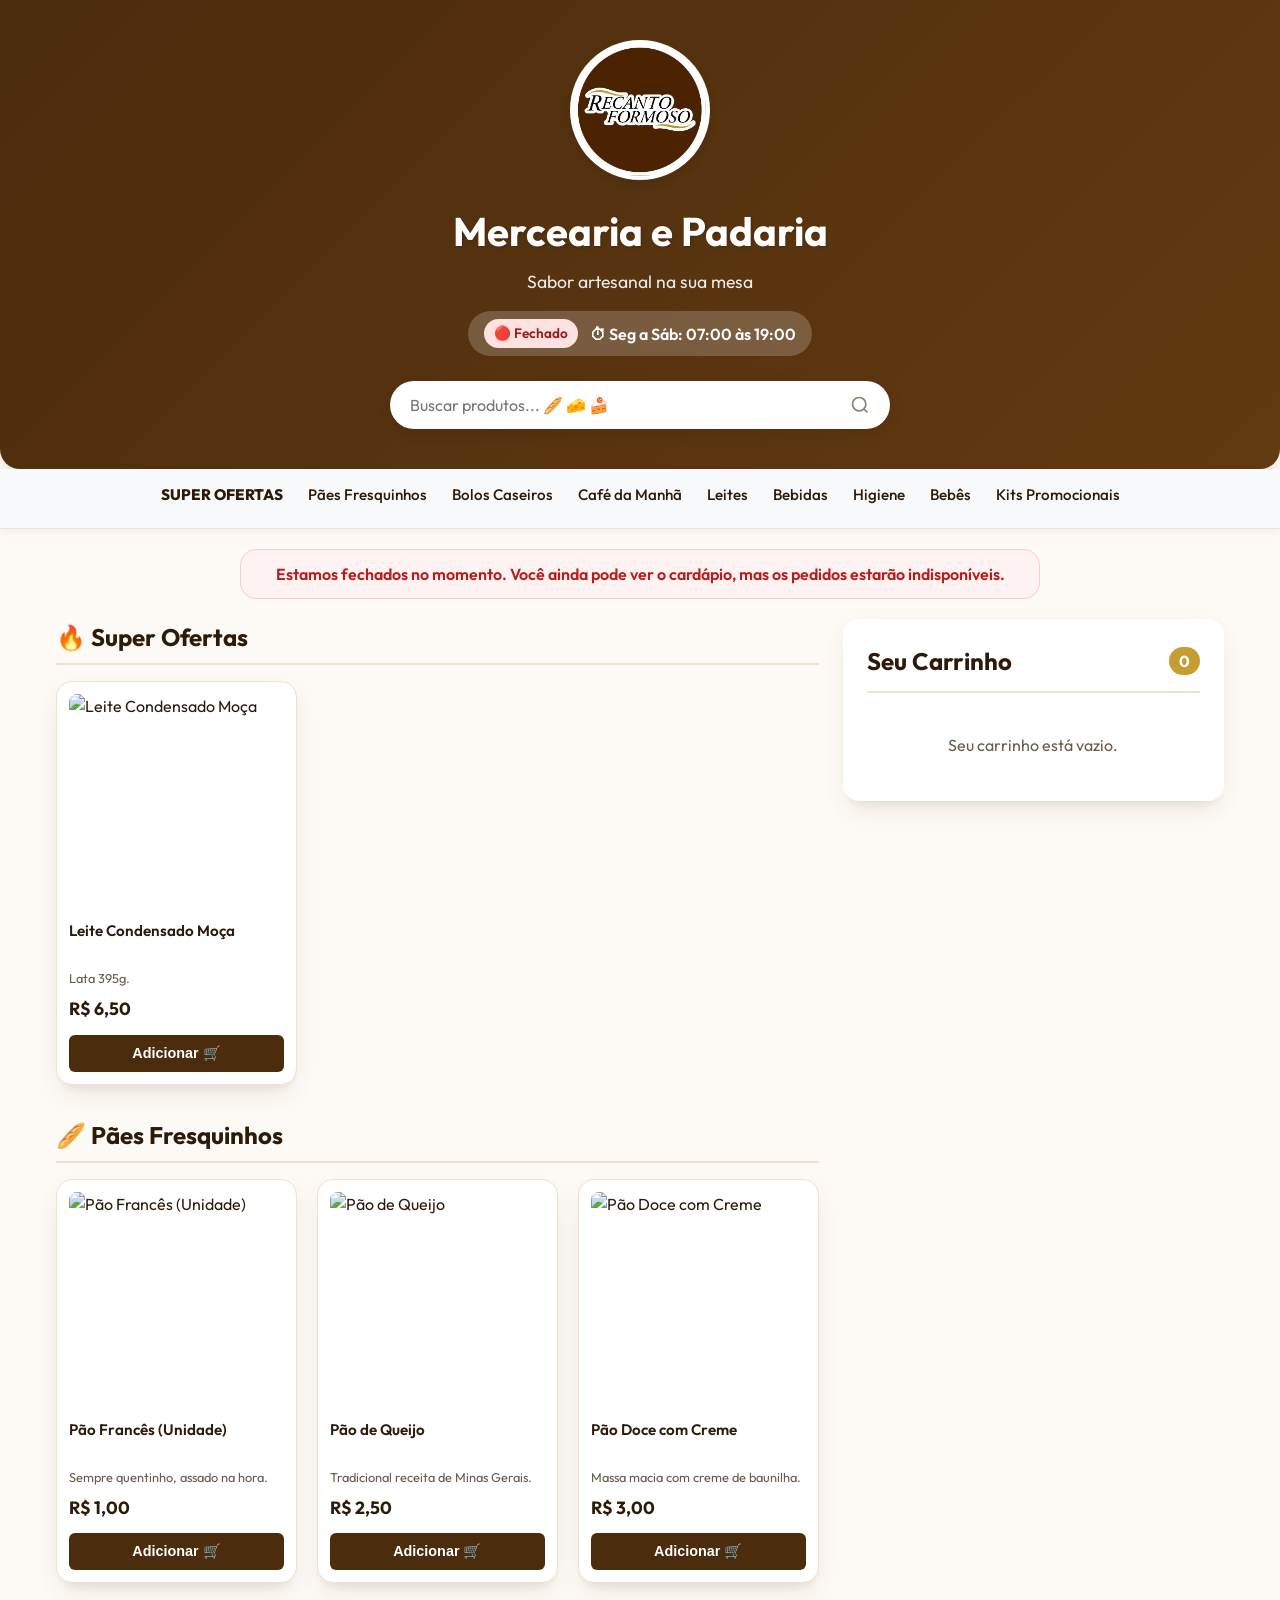
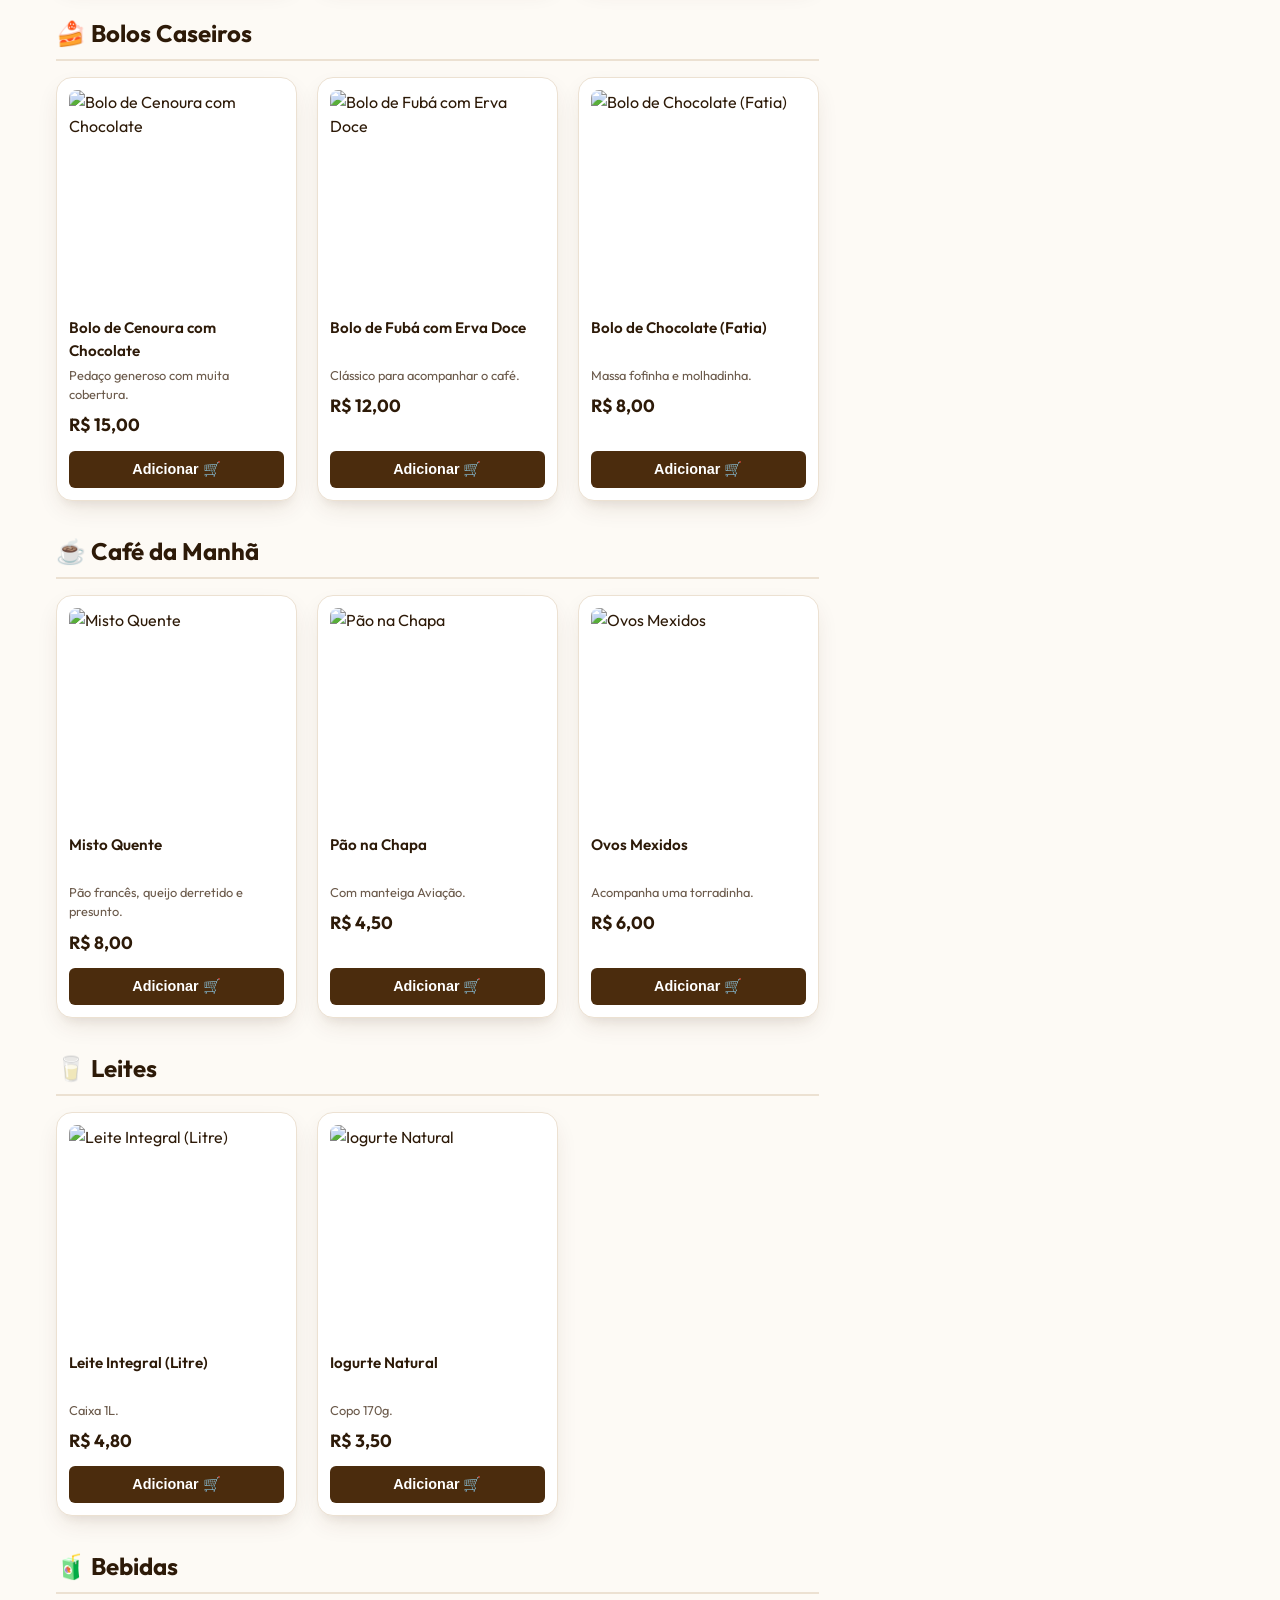
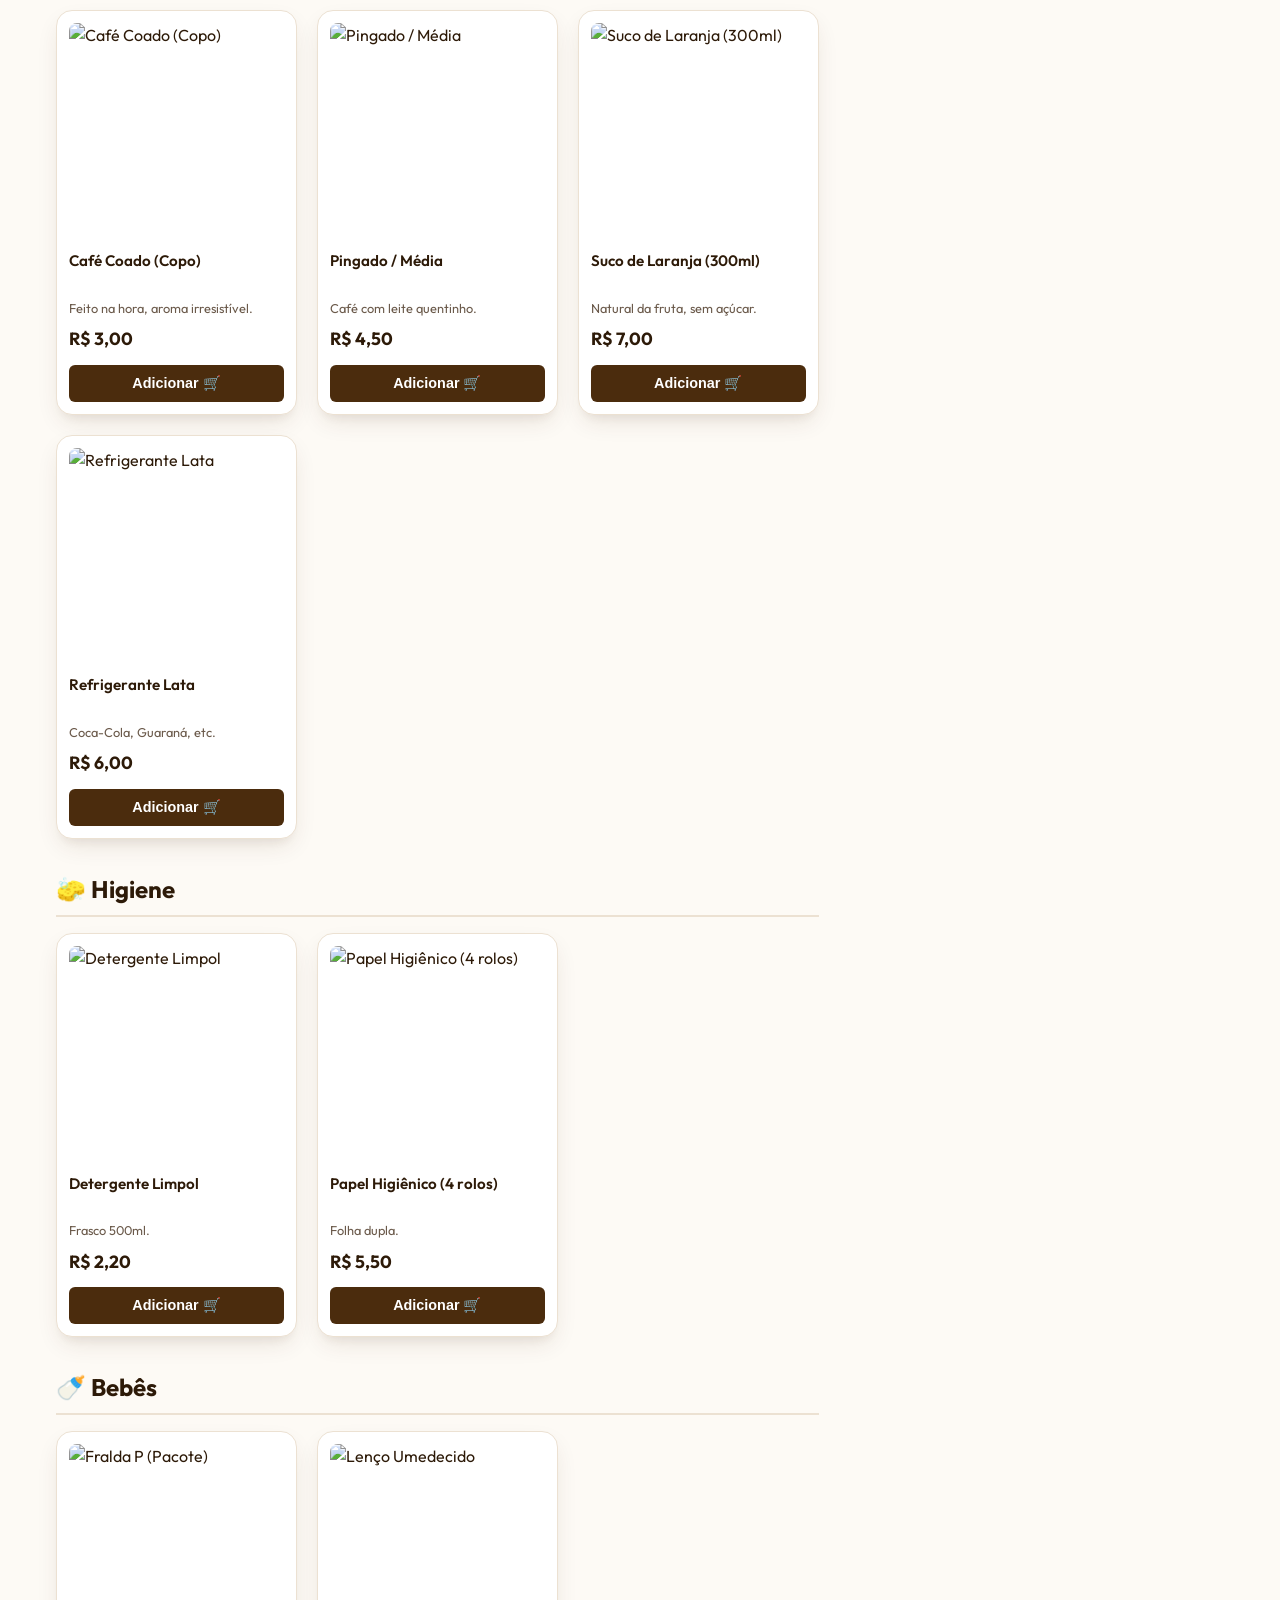
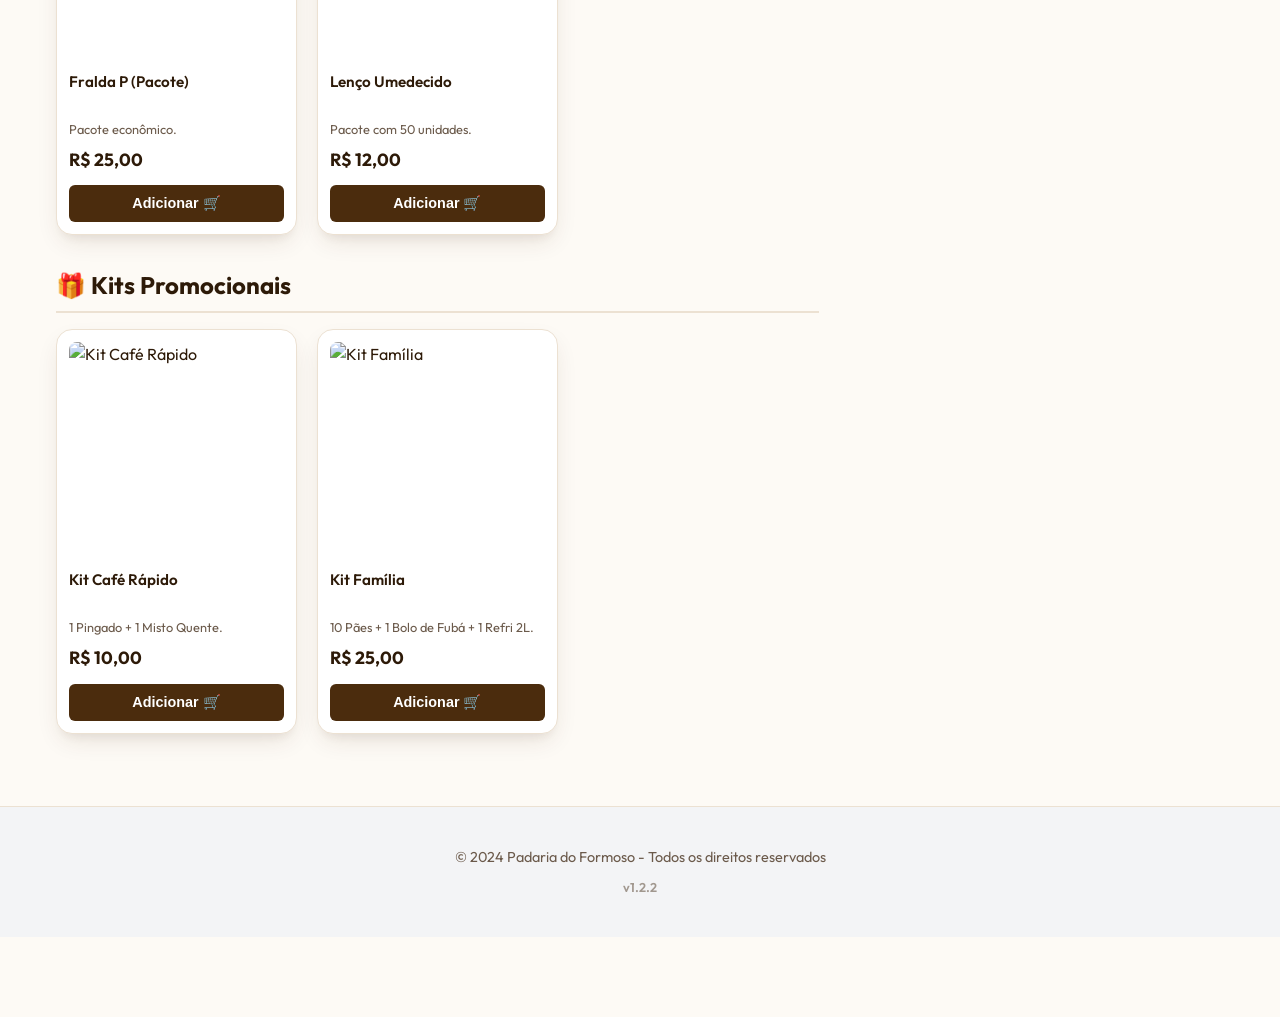
==== commit 916d5734: "feat: redesign floating cart button v1.2.2" ====
--- a/index.html
+++ b/index.html
@@ -119,7 +119,15 @@
 
     <!-- Floating Cart Button for Mobile -->
     <button class="floating-cart" id="floating-cart" onclick="scrollToCart()">
-        🛍️ Ver Carrinho (<span id="floating-cart-count">0</span>)
+        <div class="floating-cart-content">
+            <span class="floating-cart-icon">🛒</span>
+            <div class="floating-cart-info">
+                <span class="floating-cart-text">Ver Carrinho</span>
+                <span class="floating-cart-details">
+                    <span id="floating-cart-count">0</span> itens • <span id="floating-cart-total">R$ 0,00</span>
+                </span>
+            </div>
+        </div>
     </button>
 
     <footer class="main-footer">
--- a/style.css
+++ b/style.css
@@ -428,20 +428,61 @@
 /* Mobile Floating Cart Button */
 .floating-cart {
     position: fixed;
-    bottom: 20px;
-    left: 50%;
-    transform: translateX(-50%);
-    background: var(--accent);
+    bottom: 25px;
+    left: 20px;
+    right: 20px;
+    background: linear-gradient(135deg, var(--accent) 0%, #ad8a2c 100%);
     color: white;
     border: none;
-    padding: 14px 24px;
-    border-radius: 30px;
-    font-size: 1rem;
-    font-weight: 700;
-    box-shadow: 0 8px 20px rgba(197, 157, 51, 0.4);
-    z-index: 50;
+    padding: 12px 20px;
+    border-radius: 16px;
+    font-family: inherit;
+    box-shadow: 0 10px 25px rgba(197, 157, 51, 0.4);
+    z-index: 100;
     display: none;
     cursor: pointer;
+    transition: all 0.3s cubic-bezier(0.175, 0.885, 0.32, 1.275);
+    border: 1px solid rgba(255, 255, 255, 0.2);
+}
+
+.floating-cart:active {
+    transform: scale(0.95);
+}
+
+.floating-cart-content {
+    display: flex;
+    align-items: center;
+    gap: 15px;
+    text-align: left;
+}
+
+.floating-cart-icon {
+    font-size: 1.5rem;
+    background: rgba(255, 255, 255, 0.2);
+    width: 45px;
+    height: 45px;
+    display: flex;
+    align-items: center;
+    justify-content: center;
+    border-radius: 12px;
+}
+
+.floating-cart-info {
+    display: flex;
+    flex-direction: column;
+}
+
+.floating-cart-text {
+    font-size: 0.85rem;
+    font-weight: 600;
+    text-transform: uppercase;
+    letter-spacing: 0.5px;
+    opacity: 0.9;
+}
+
+.floating-cart-details {
+    font-size: 1.1rem;
+    font-weight: 800;
 }
 
 @media (max-width: 767px) {
@@ -588,4 +629,16 @@
 
 .btn-secondary:hover {
     background: #e5e7eb;
-}+}
+ / *   A n i m a t i o n s   * / 
+ @ k e y f r a m e s   p u l s e - a n i m a t i o n   { 
+         0 %   {   t r a n s f o r m :   s c a l e ( 1 ) ;   } 
+         5 0 %   {   t r a n s f o r m :   s c a l e ( 1 . 0 5 ) ;   } 
+         1 0 0 %   {   t r a n s f o r m :   s c a l e ( 1 ) ;   } 
+ } 
+ 
+ . p u l s e   { 
+         a n i m a t i o n :   p u l s e - a n i m a t i o n   0 . 3 s   e a s e - i n - o u t ; 
+ } + 
+ 
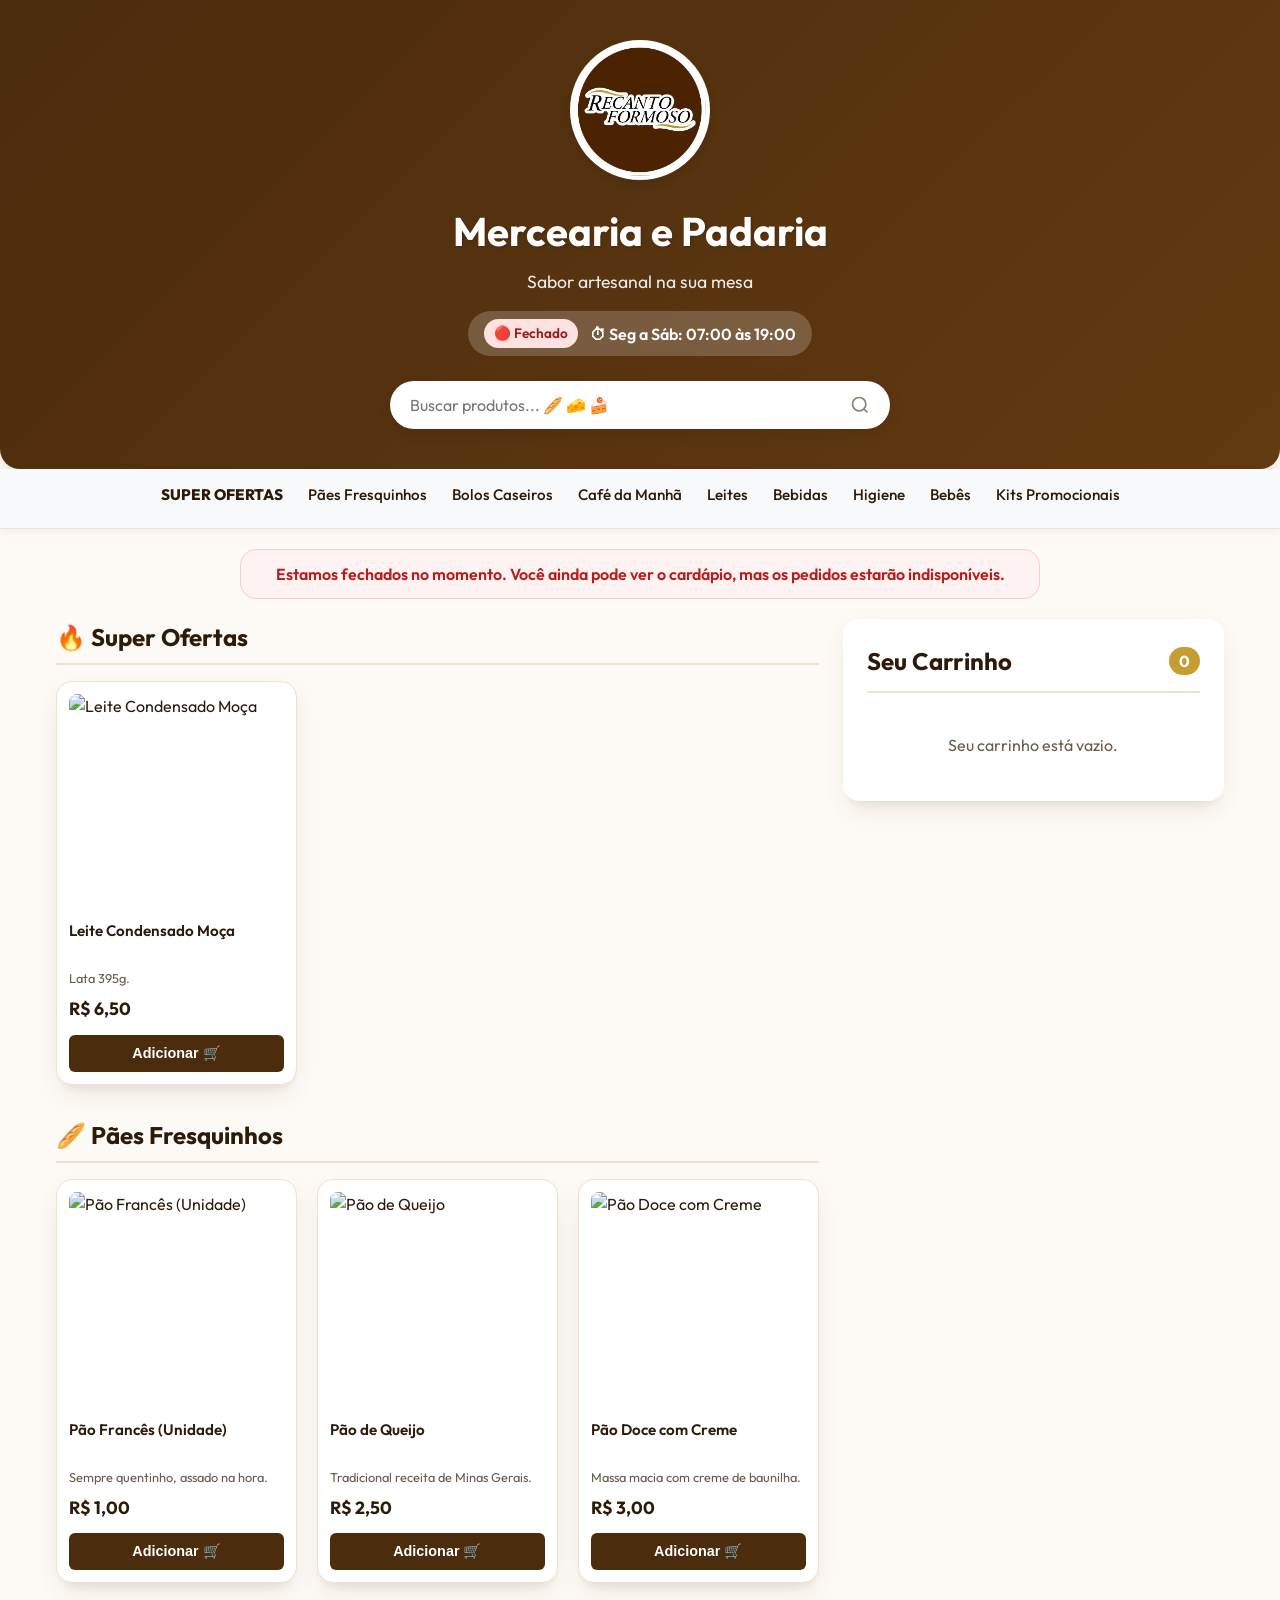
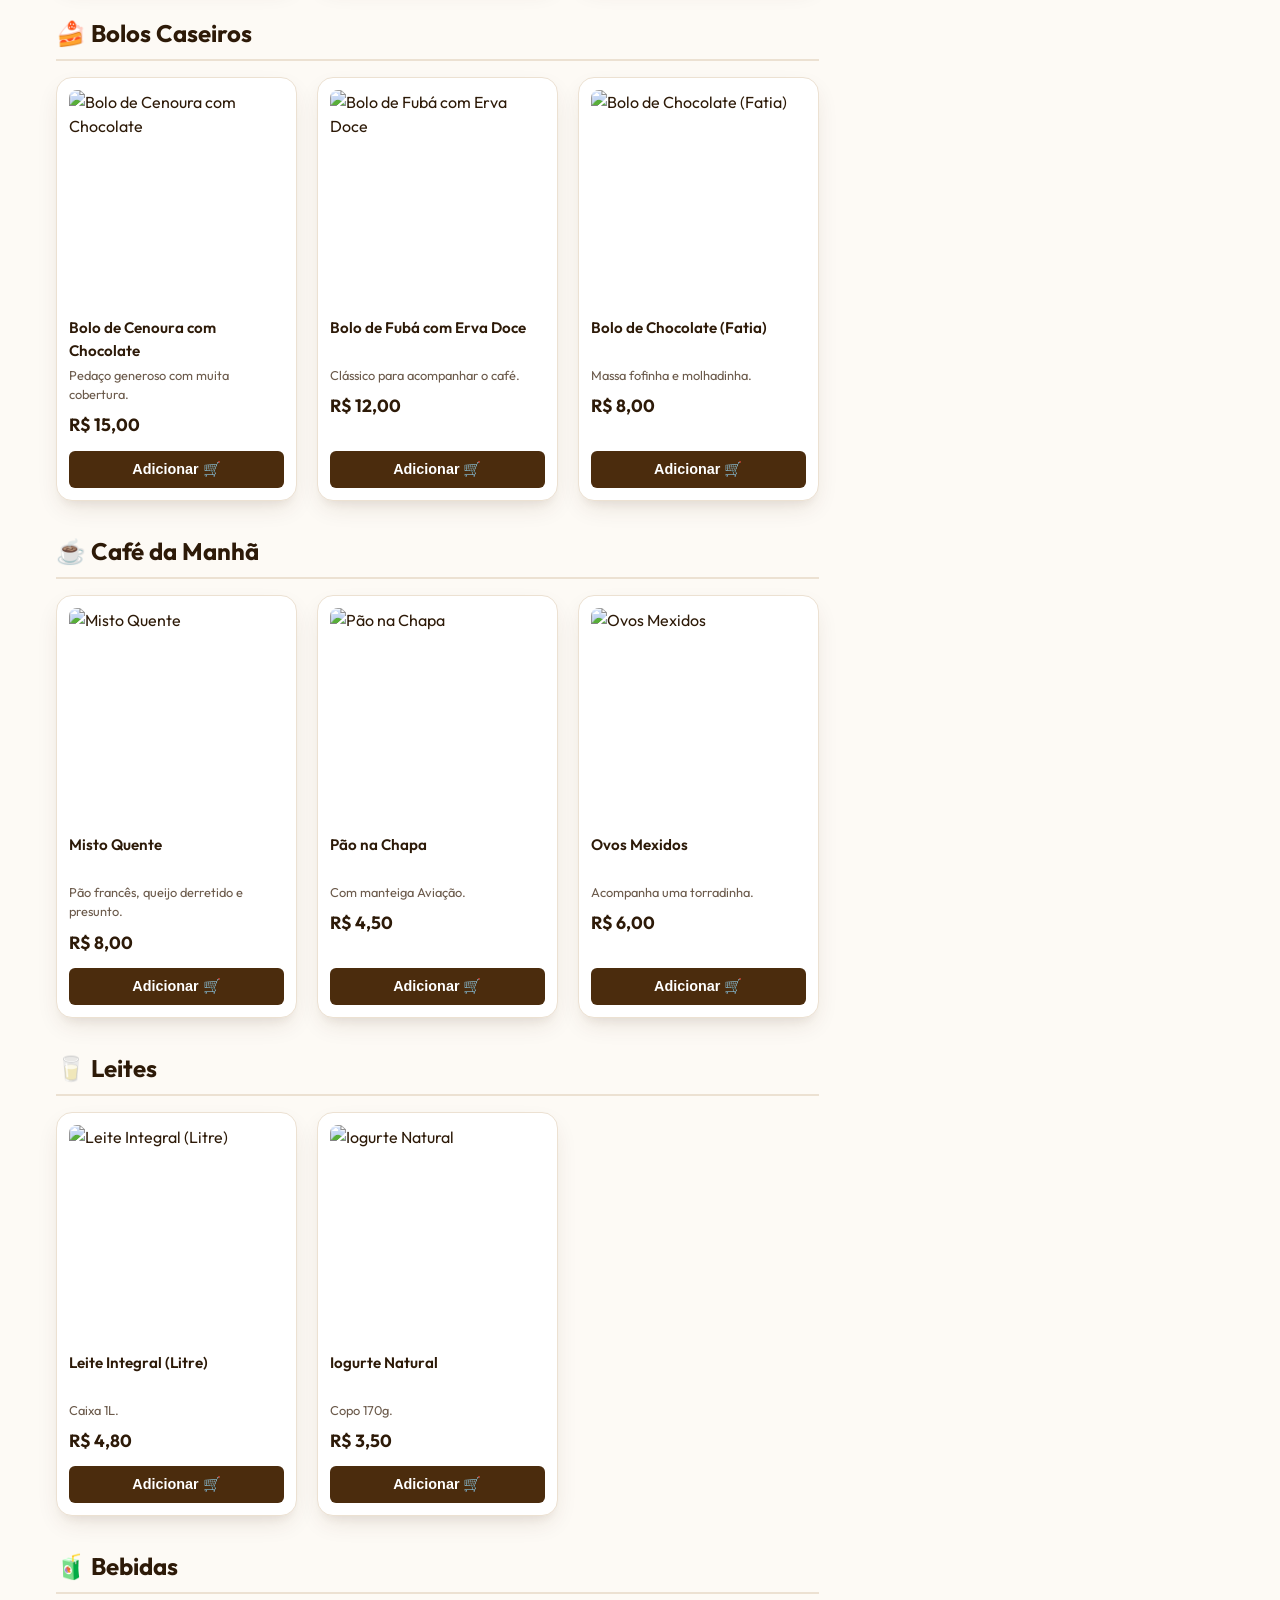
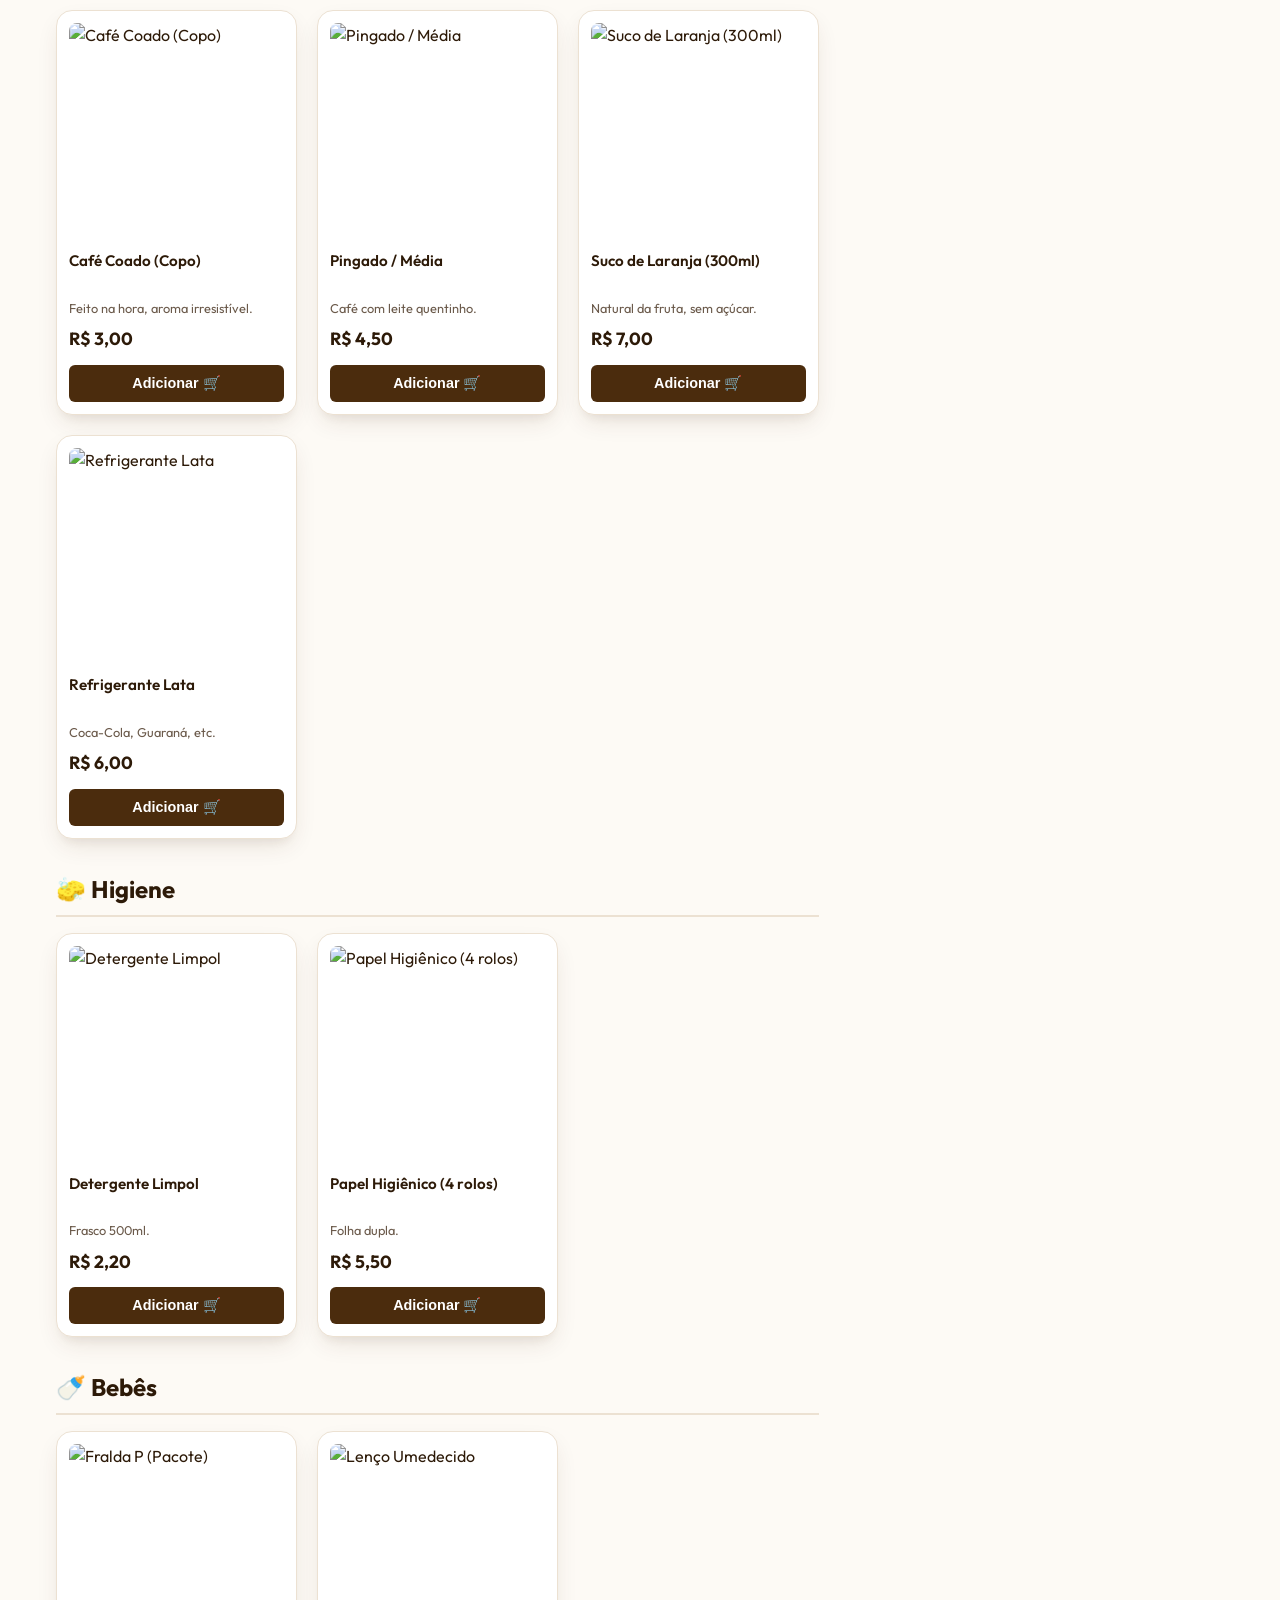
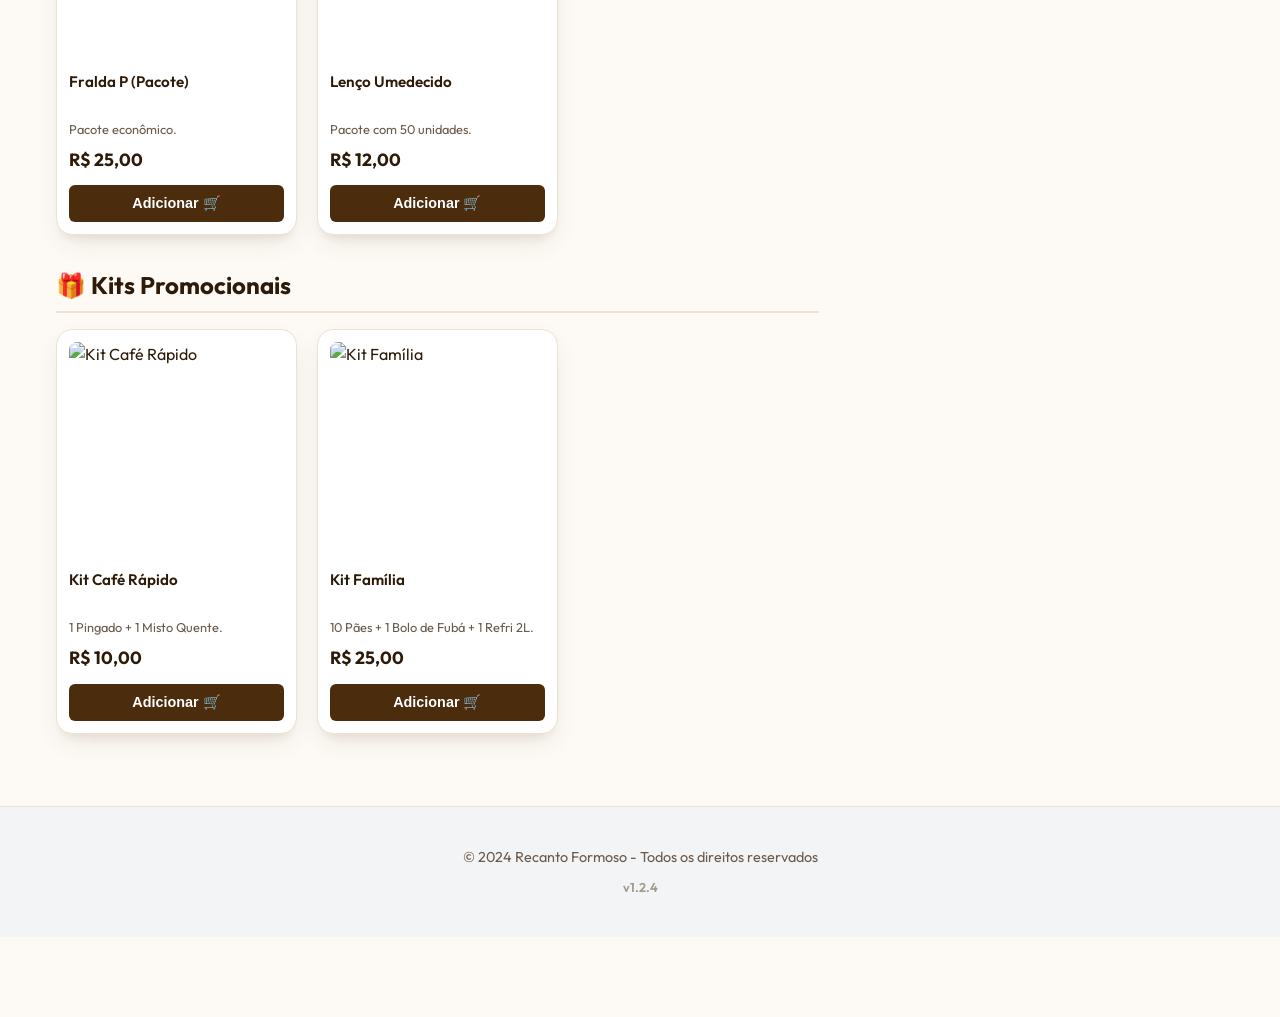
==== commit 28063afc: "chore: sync store name to Recanto Formoso and bump version v1.2.4" ====
--- a/index.html
+++ b/index.html
@@ -4,9 +4,9 @@
 <head>
     <meta charset="UTF-8">
     <meta name="viewport" content="width=device-width, initial-scale=1.0">
-    <title>Padaria do Formoso | Delivery Rápido</title>
+    <title>Recanto Formoso | Delivery Rápido</title>
     <meta name="description"
-        content="Faça seu pedido online de forma rápida e fácil na Padaria do Formoso. Pães, bolos, cafés e mais.">
+        content="Faça seu pedido online de forma rápida e fácil no Recanto Formoso. Pães, bolos, cafés e mais.">
     <link rel="stylesheet" href="style.css">
     <link rel="preconnect" href="https://fonts.googleapis.com">
     <link rel="preconnect" href="https://fonts.gstatic.com" crossorigin>
@@ -30,7 +30,11 @@
             <!-- Search Bar -->
             <div class="search-container">
                 <input type="text" id="product-search" placeholder="Buscar produtos... 🥖 🧀 🍰" onkeyup="filterMenu()">
-                <svg class="search-icon" viewBox="0 0 24 24" width="20" height="20" stroke="currentColor" stroke-width="2" fill="none"><circle cx="11" cy="11" r="8"></circle><line x1="21" y1="21" x2="16.65" y2="16.65"></line></svg>
+                <svg class="search-icon" viewBox="0 0 24 24" width="20" height="20" stroke="currentColor"
+                    stroke-width="2" fill="none">
+                    <circle cx="11" cy="11" r="8"></circle>
+                    <line x1="21" y1="21" x2="16.65" y2="16.65"></line>
+                </svg>
             </div>
         </div>
     </header>
@@ -131,7 +135,7 @@
     </button>
 
     <footer class="main-footer">
-        <p>&copy; 2024 Padaria do Formoso - Todos os direitos reservados</p>
+        <p>&copy; 2024 Recanto Formoso - Todos os direitos reservados</p>
         <p class="app-version">v<span id="app-version-val">0.0.0</span></p>
     </footer>
 
--- a/style.css
+++ b/style.css
@@ -431,18 +431,18 @@
     bottom: 25px;
     left: 20px;
     right: 20px;
-    background: linear-gradient(135deg, var(--accent) 0%, #ad8a2c 100%);
-    color: white;
+    background: linear-gradient(135deg, var(--primary) 0%, #633a11 100%);
+    color: var(--accent);
     border: none;
     padding: 12px 20px;
     border-radius: 16px;
     font-family: inherit;
-    box-shadow: 0 10px 25px rgba(197, 157, 51, 0.4);
+    box-shadow: 0 10px 25px rgba(75, 44, 13, 0.3);
     z-index: 100;
     display: none;
     cursor: pointer;
     transition: all 0.3s cubic-bezier(0.175, 0.885, 0.32, 1.275);
-    border: 1px solid rgba(255, 255, 255, 0.2);
+    border: 1px solid rgba(197, 157, 51, 0.3);
 }
 
 .floating-cart:active {
@@ -458,13 +458,14 @@
 
 .floating-cart-icon {
     font-size: 1.5rem;
-    background: rgba(255, 255, 255, 0.2);
+    background: rgba(197, 157, 51, 0.15);
     width: 45px;
     height: 45px;
     display: flex;
     align-items: center;
     justify-content: center;
     border-radius: 12px;
+    color: var(--accent);
 }
 
 .floating-cart-info {
@@ -477,12 +478,14 @@
     font-weight: 600;
     text-transform: uppercase;
     letter-spacing: 0.5px;
+    color: white;
     opacity: 0.9;
 }
 
 .floating-cart-details {
     font-size: 1.1rem;
     font-weight: 800;
+    color: var(--accent);
 }
 
 @media (max-width: 767px) {
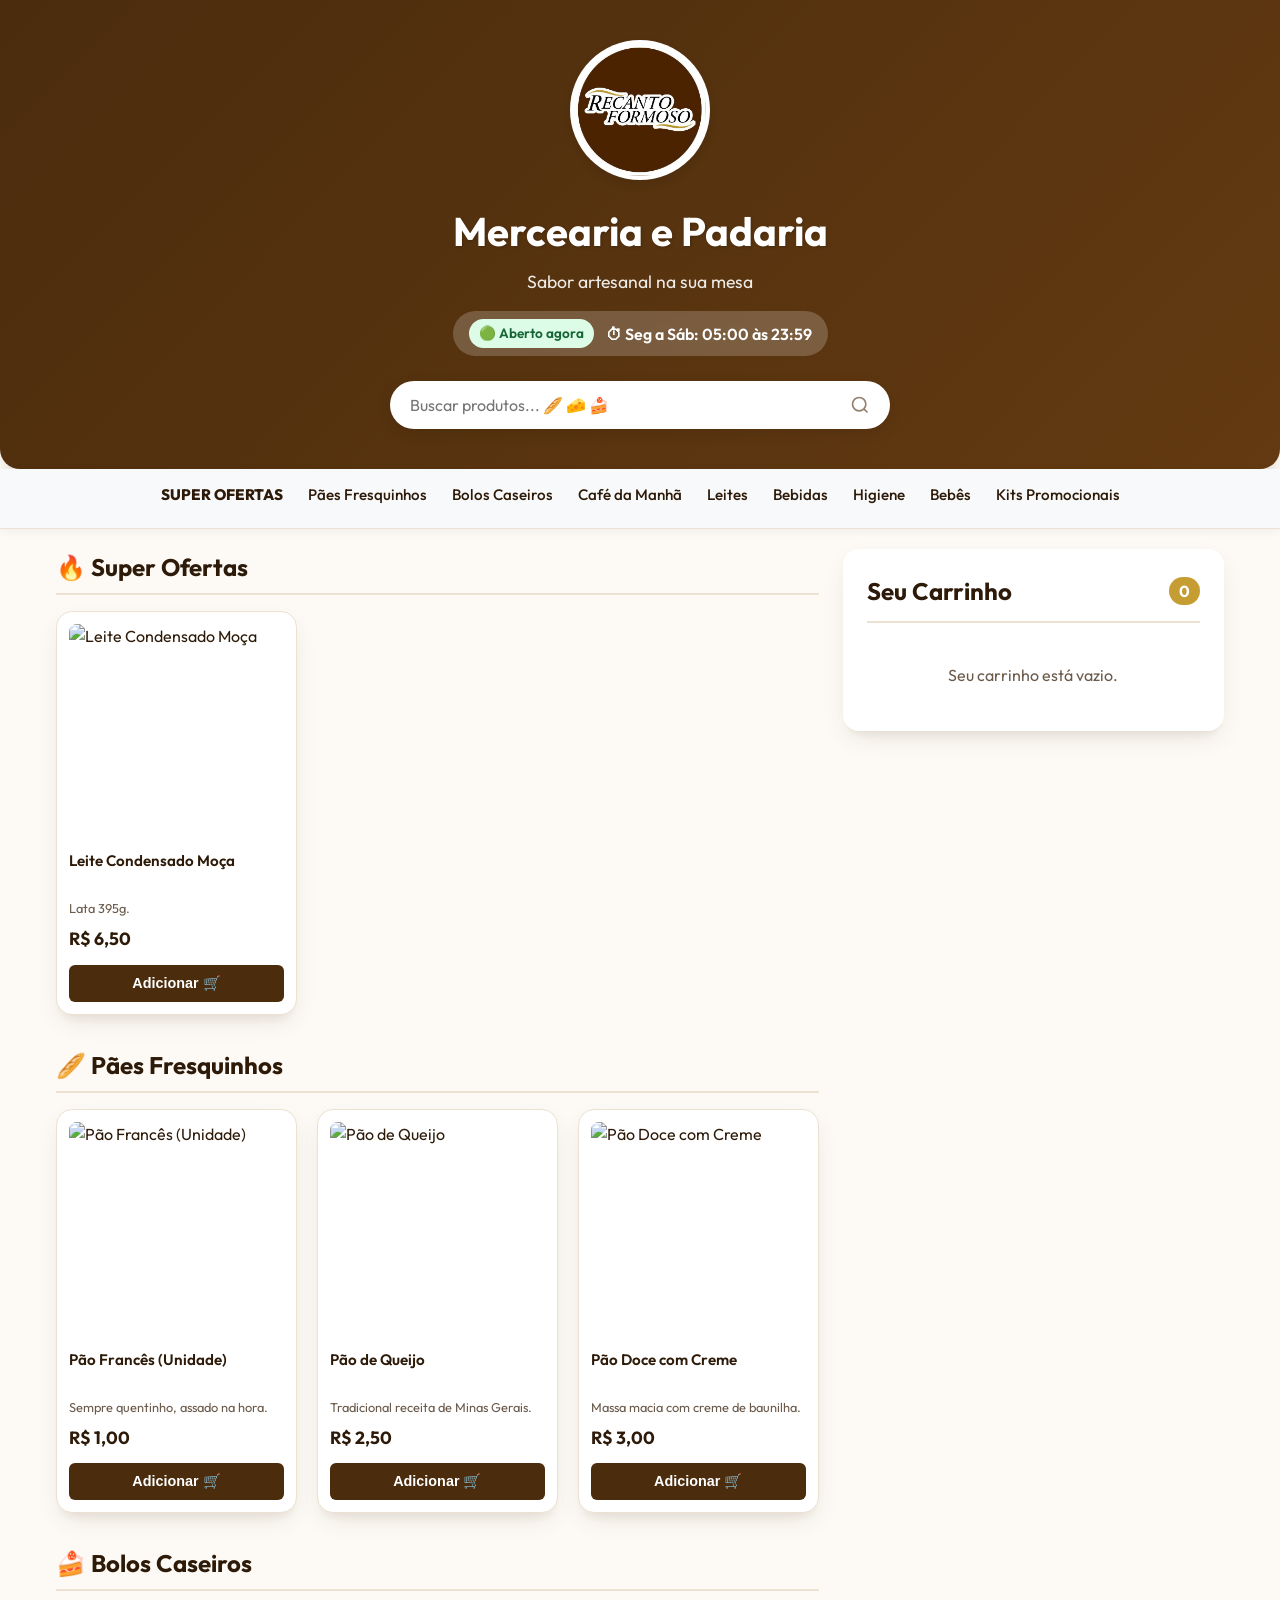
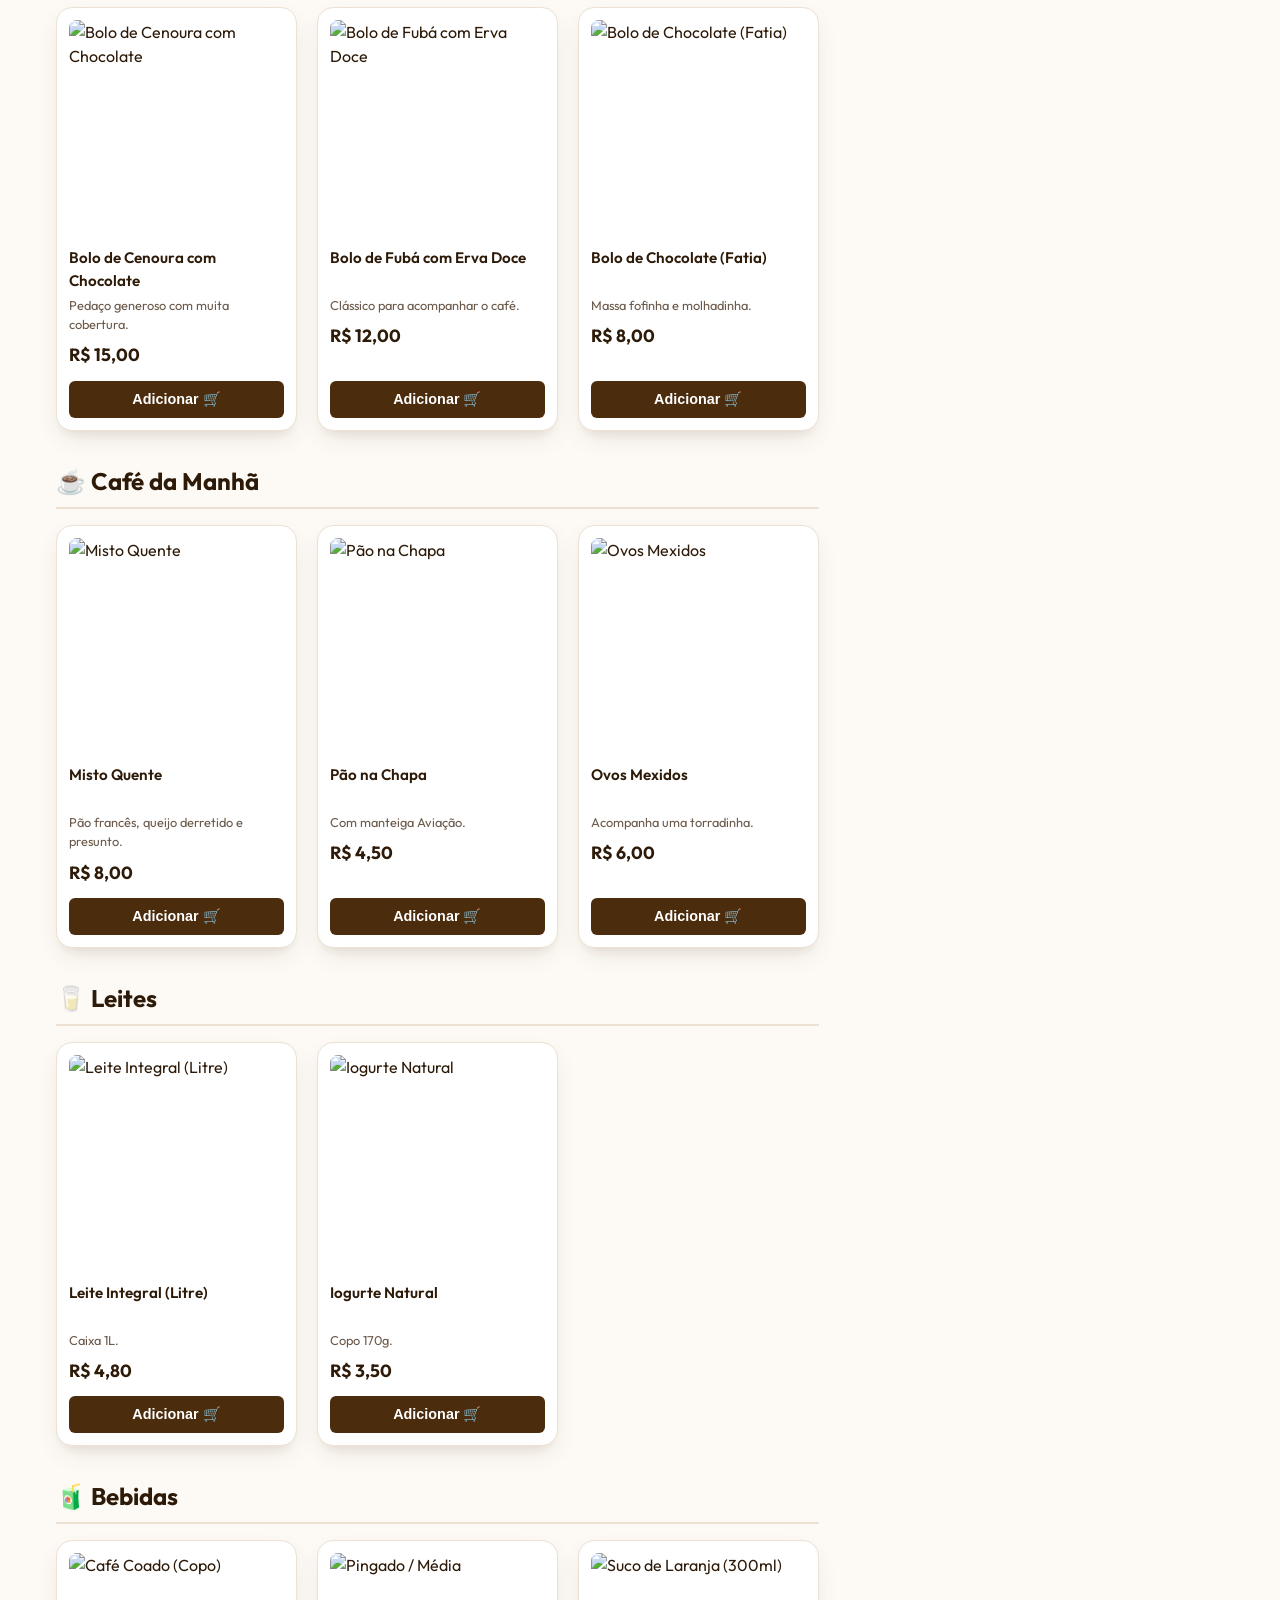
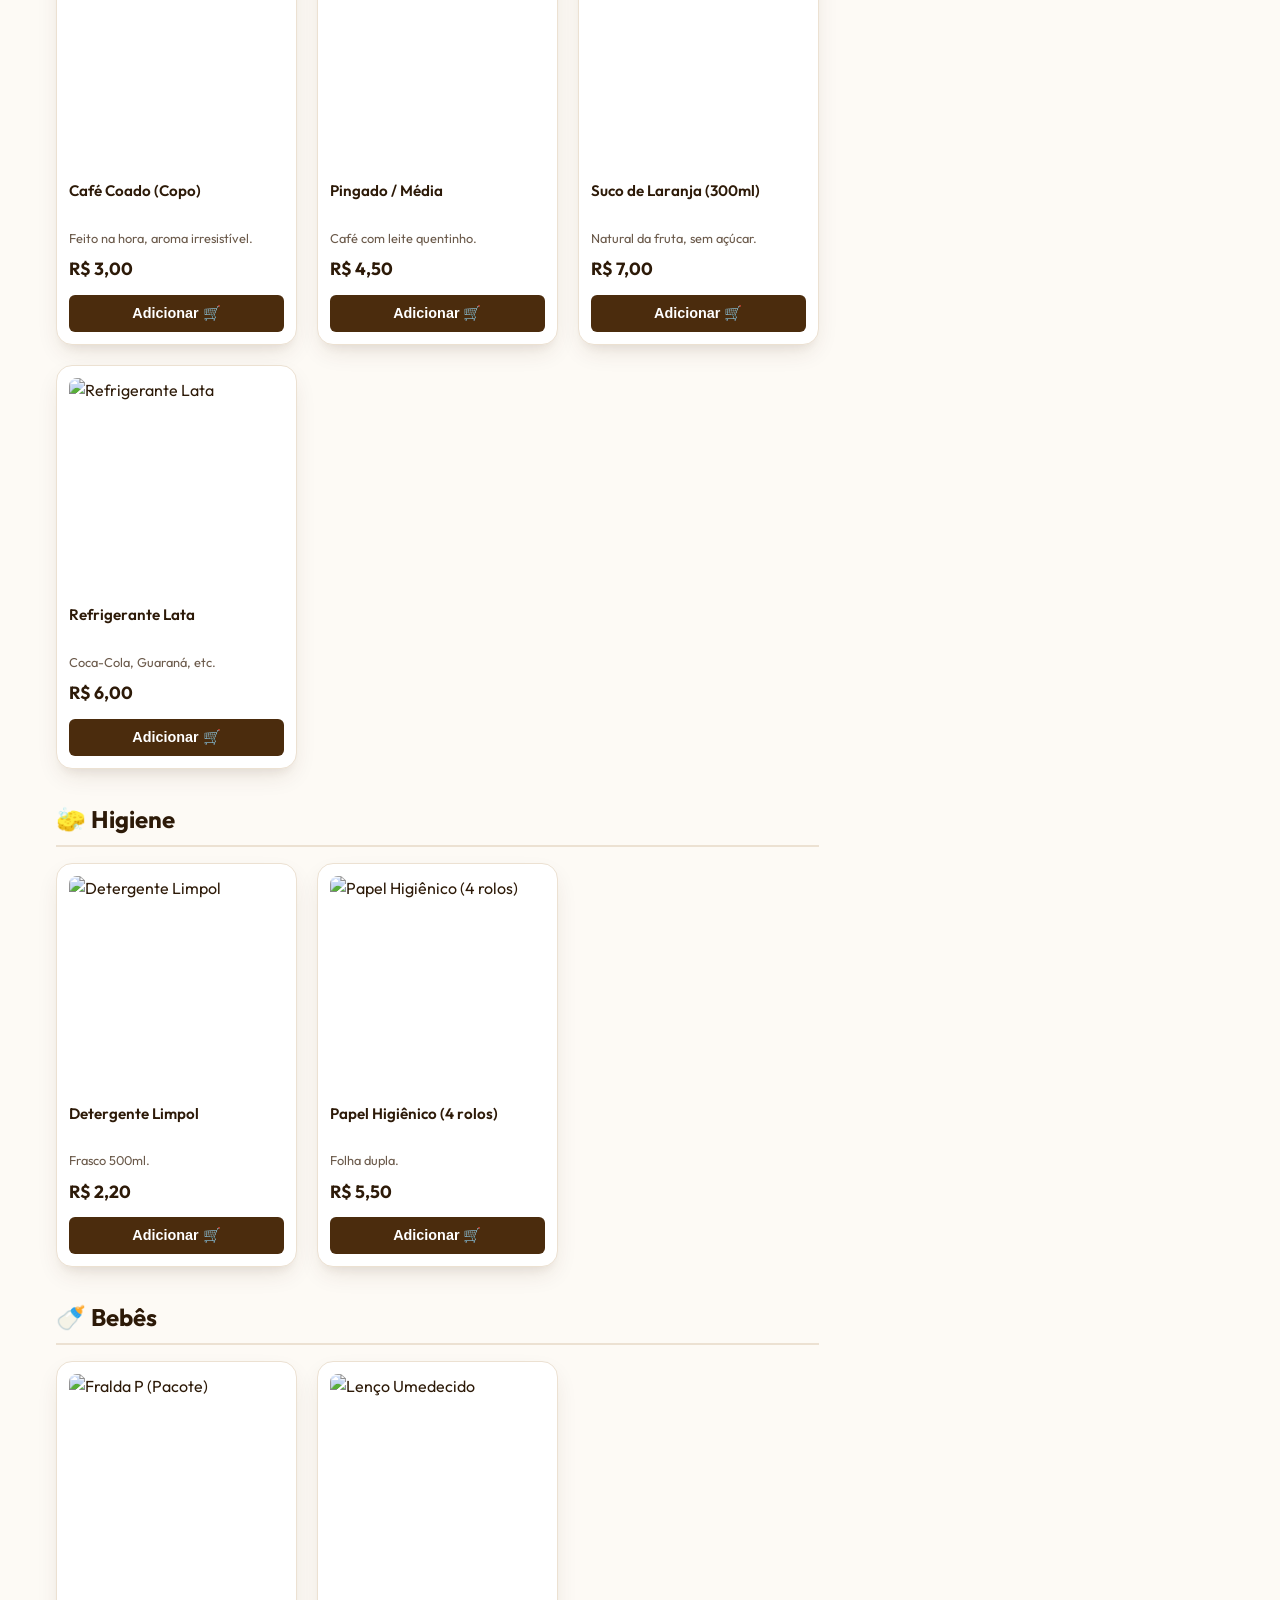
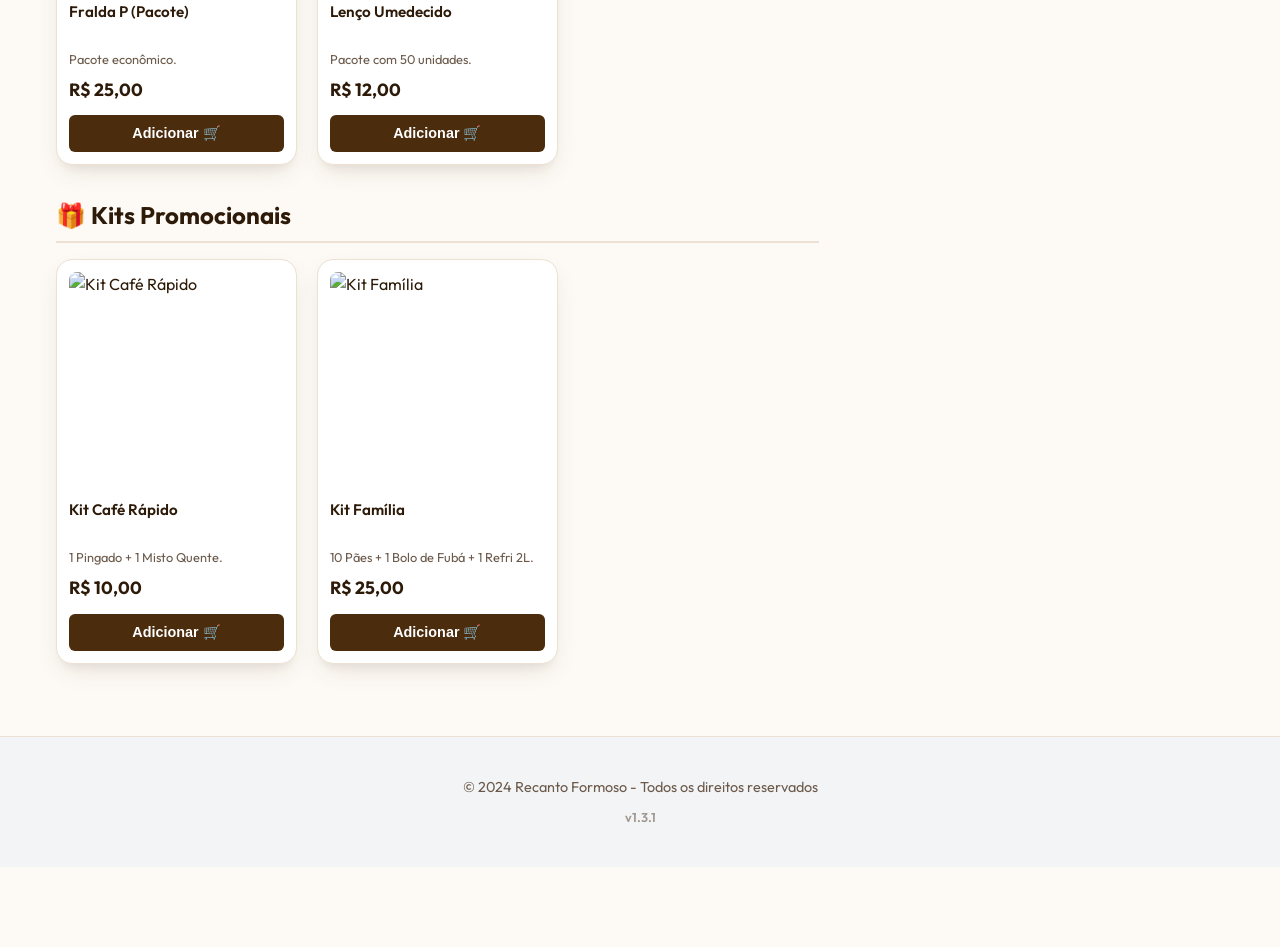
==== commit a3f89854: "chore: update opening hours to 05:00-23:59 v1.3.1" ====
--- a/index.html
+++ b/index.html
@@ -24,7 +24,7 @@
             <p class="store-subtitle">Sabor artesanal na sua mesa</p>
             <div class="store-info">
                 <span id="store-status" class="status-badge">Verificando...</span>
-                <span class="opening-hours">⏱ Seg a Sáb: 07:00 às 19:00</span>
+                <span class="opening-hours">⏱ Seg a Sáb: 05:00 às 23:59</span>
             </div>
 
             <!-- Search Bar -->
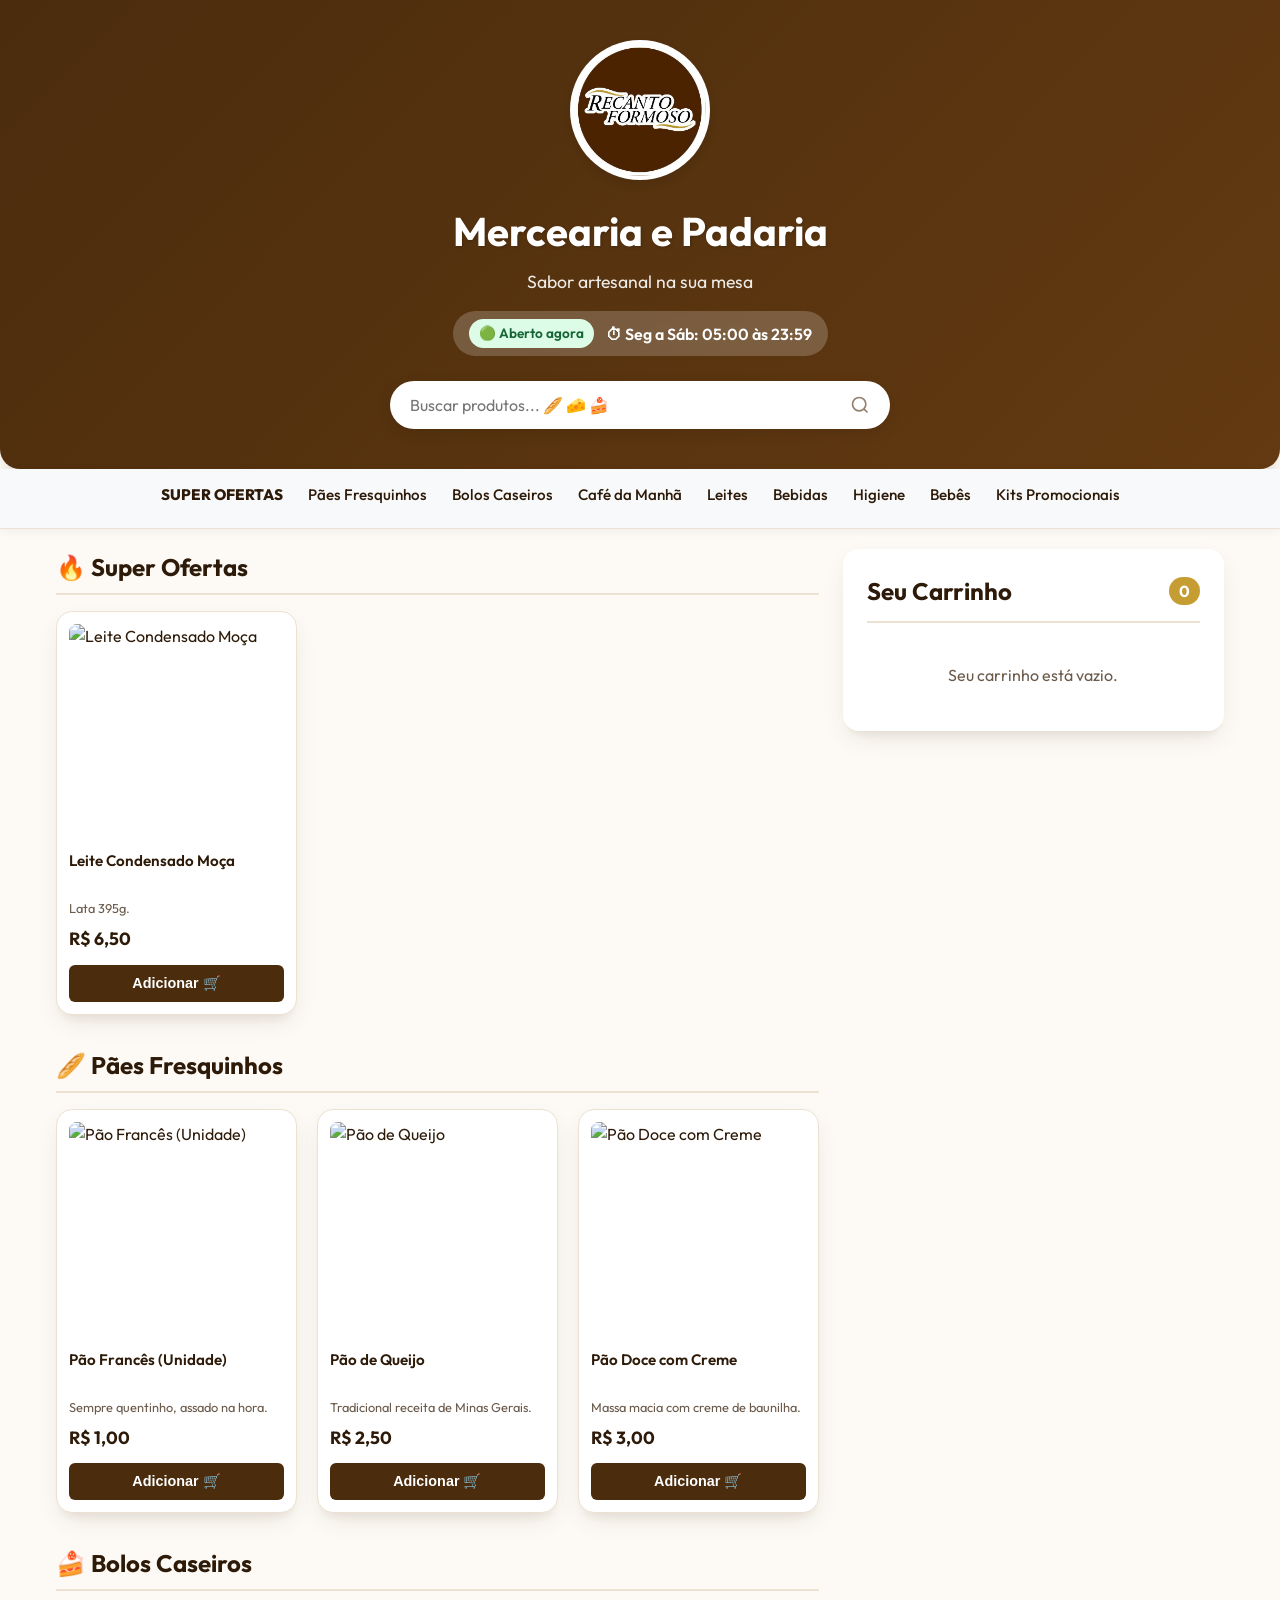
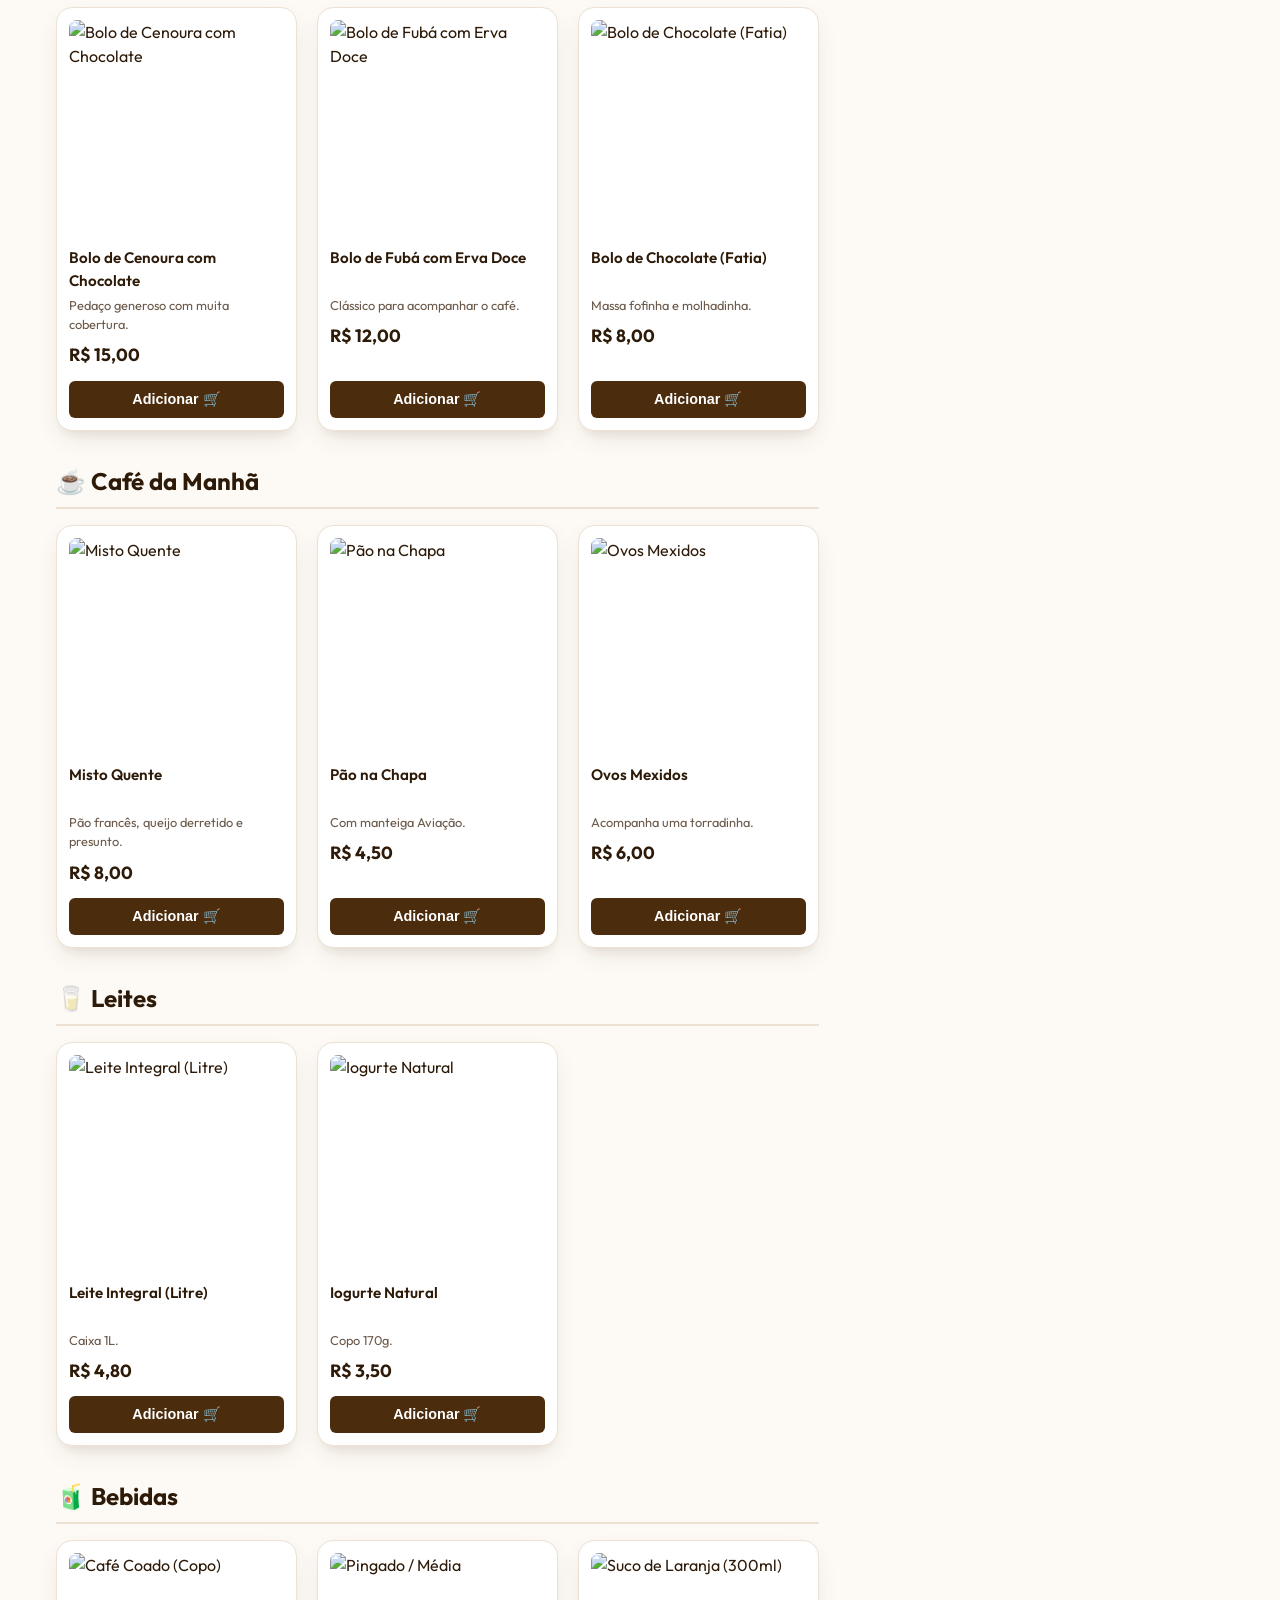
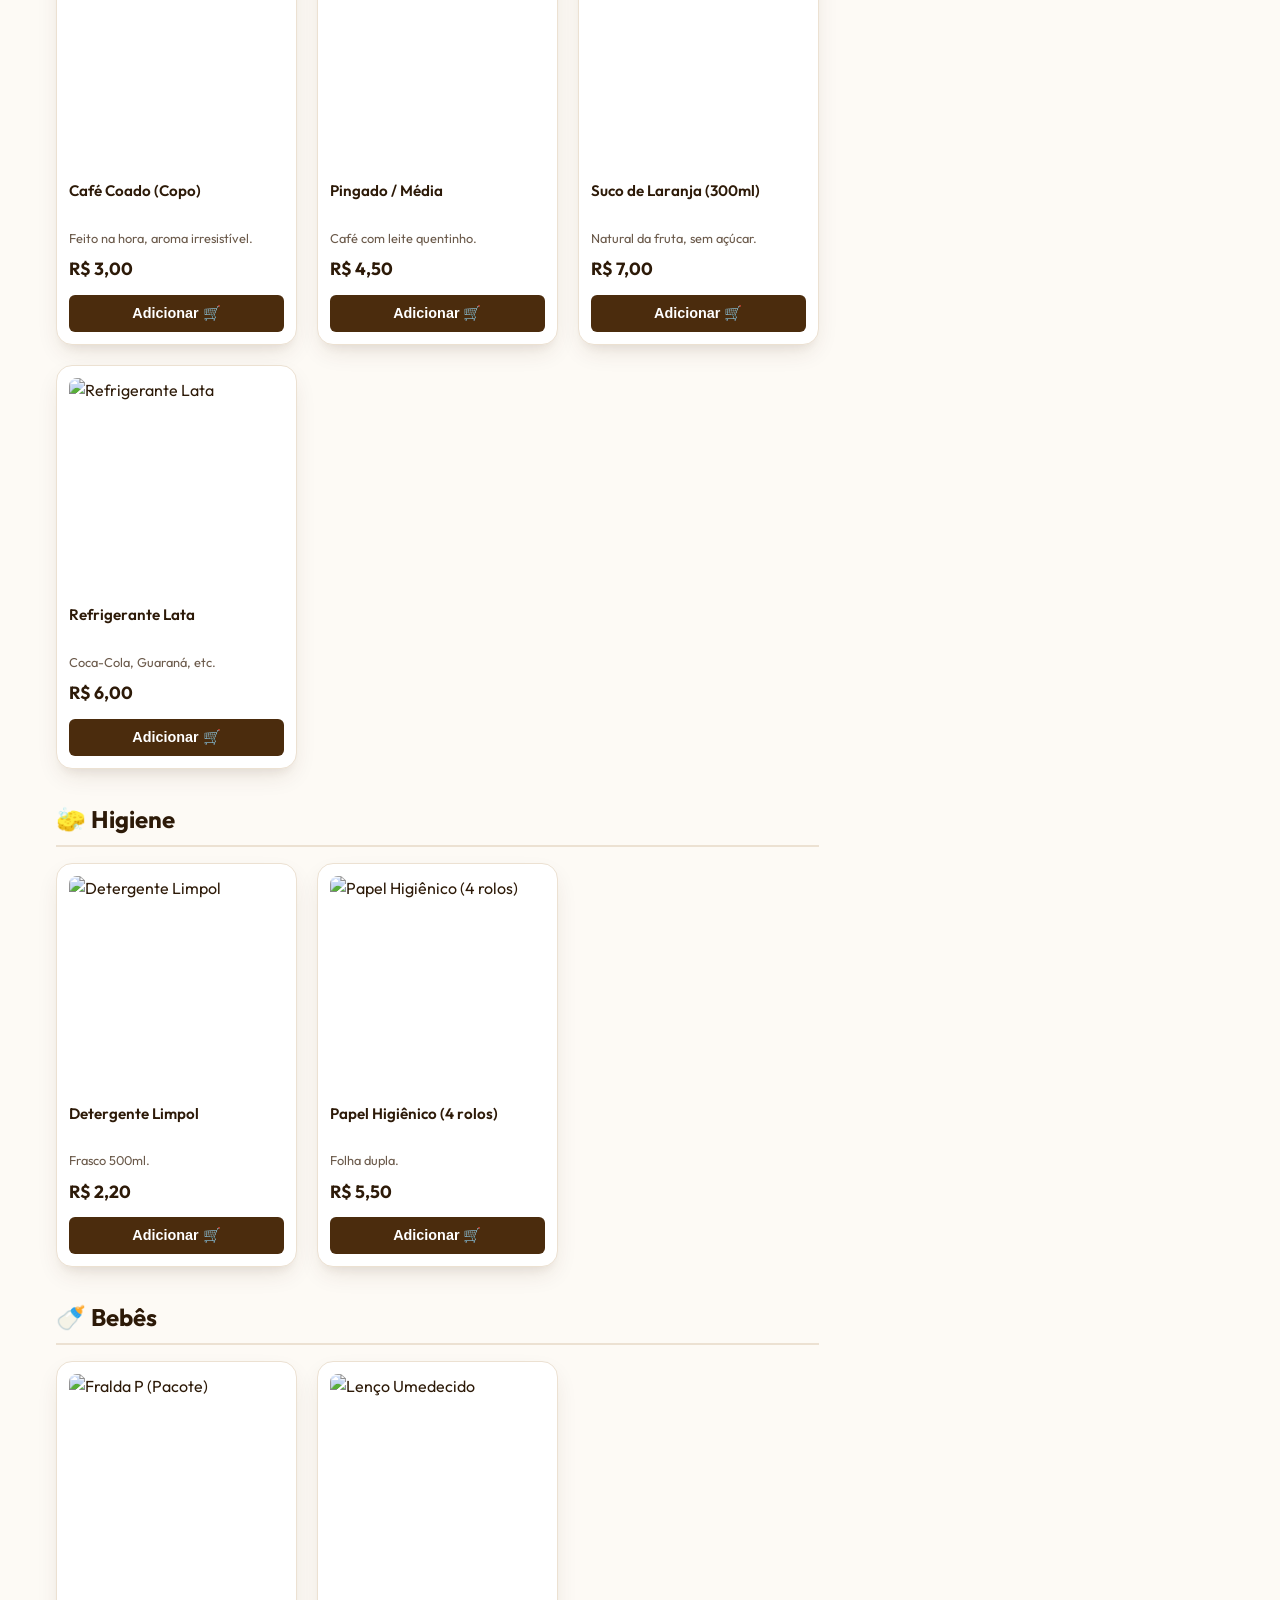
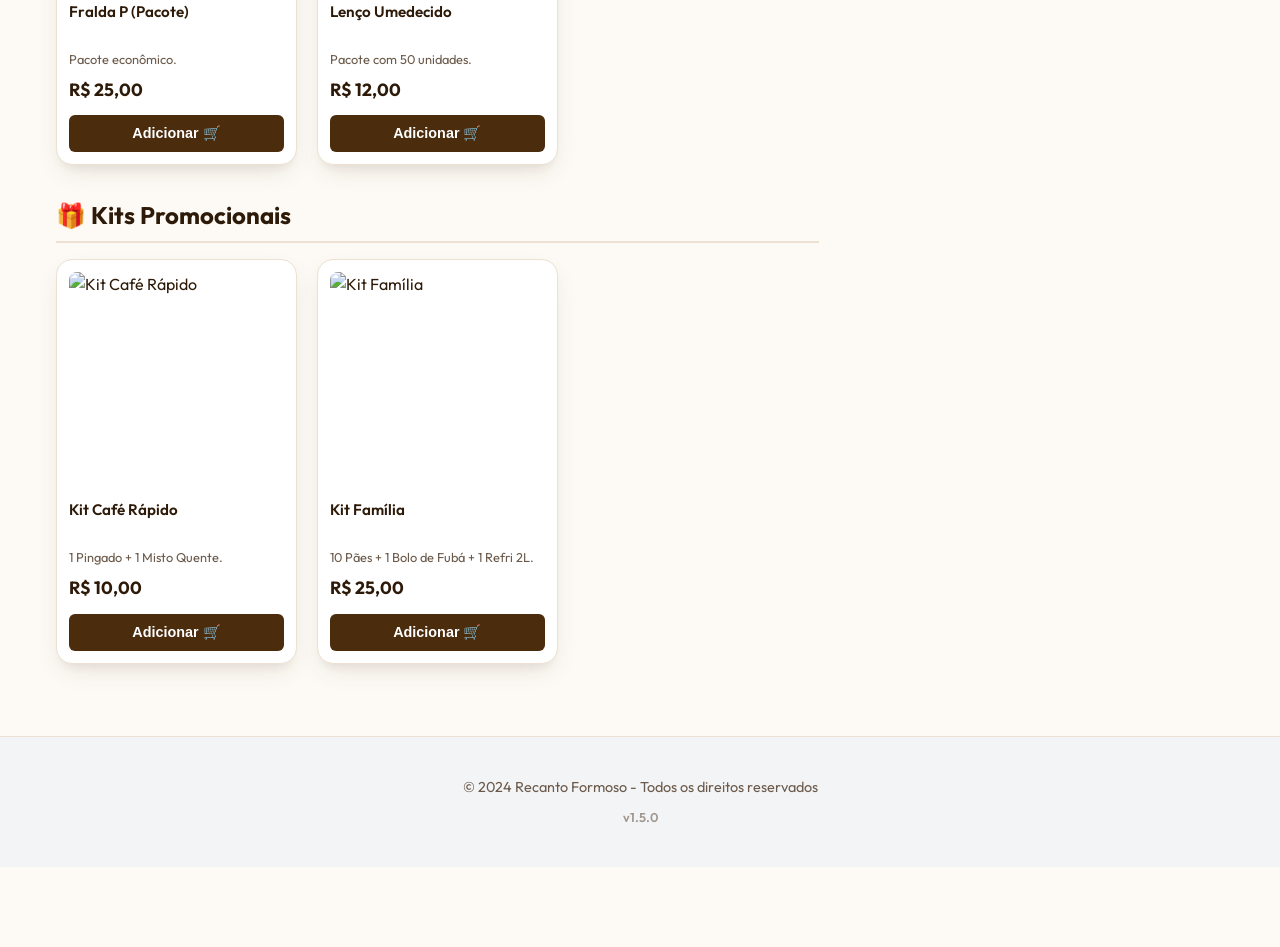
==== commit 4c66b5b9: "feat: implement complete favicon set and PWA manifest v1.5.0" ====
--- a/index.html
+++ b/index.html
@@ -7,6 +7,11 @@
     <title>Recanto Formoso | Delivery Rápido</title>
     <meta name="description"
         content="Faça seu pedido online de forma rápida e fácil no Recanto Formoso. Pães, bolos, cafés e mais.">
+    <link rel="icon" type="image/png" href="./favicon-96x96.png" sizes="96x96" />
+    <link rel="shortcut icon" href="./favicon.ico" />
+    <link rel="apple-touch-icon" sizes="180x180" href="./apple-touch-icon.png" />
+    <meta name="apple-mobile-web-app-title" content="Recanto Formoso" />
+    <link rel="manifest" href="./site.webmanifest" />
     <link rel="stylesheet" href="style.css">
     <link rel="preconnect" href="https://fonts.googleapis.com">
     <link rel="preconnect" href="https://fonts.gstatic.com" crossorigin>
